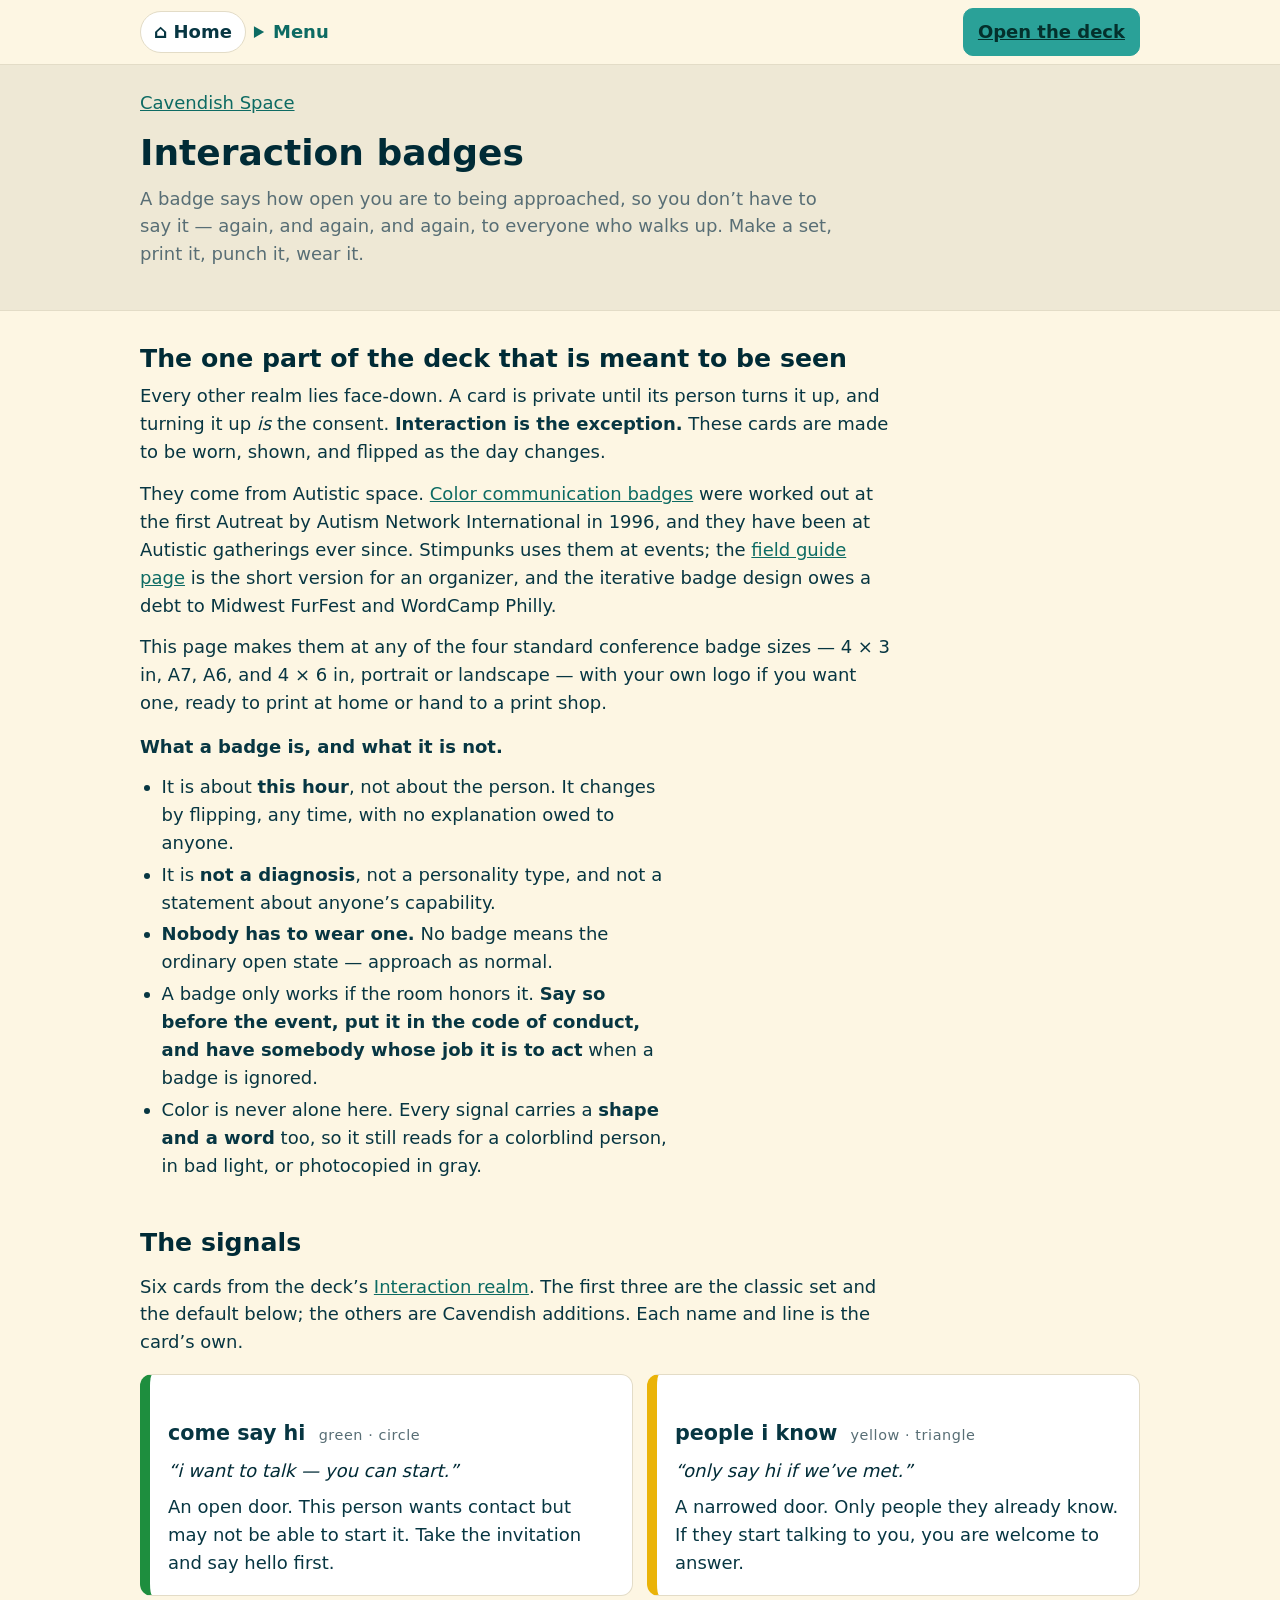
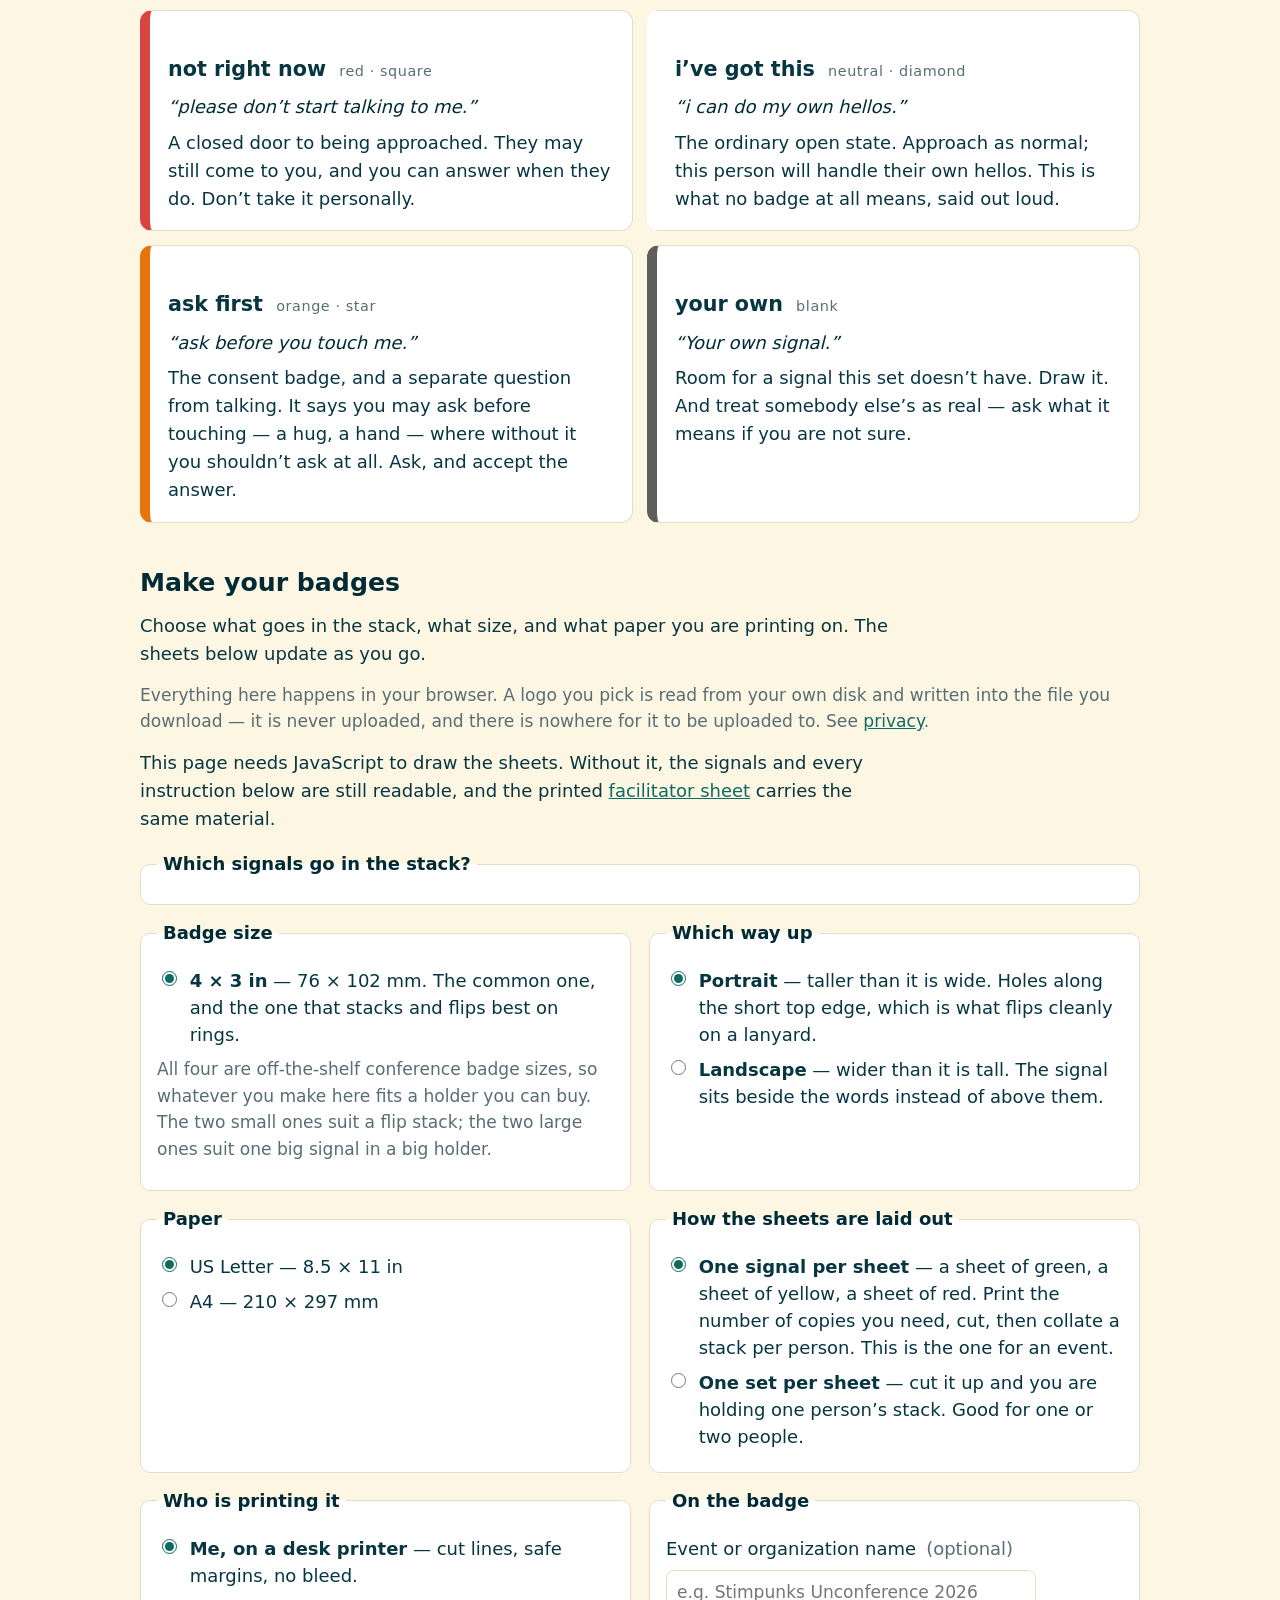
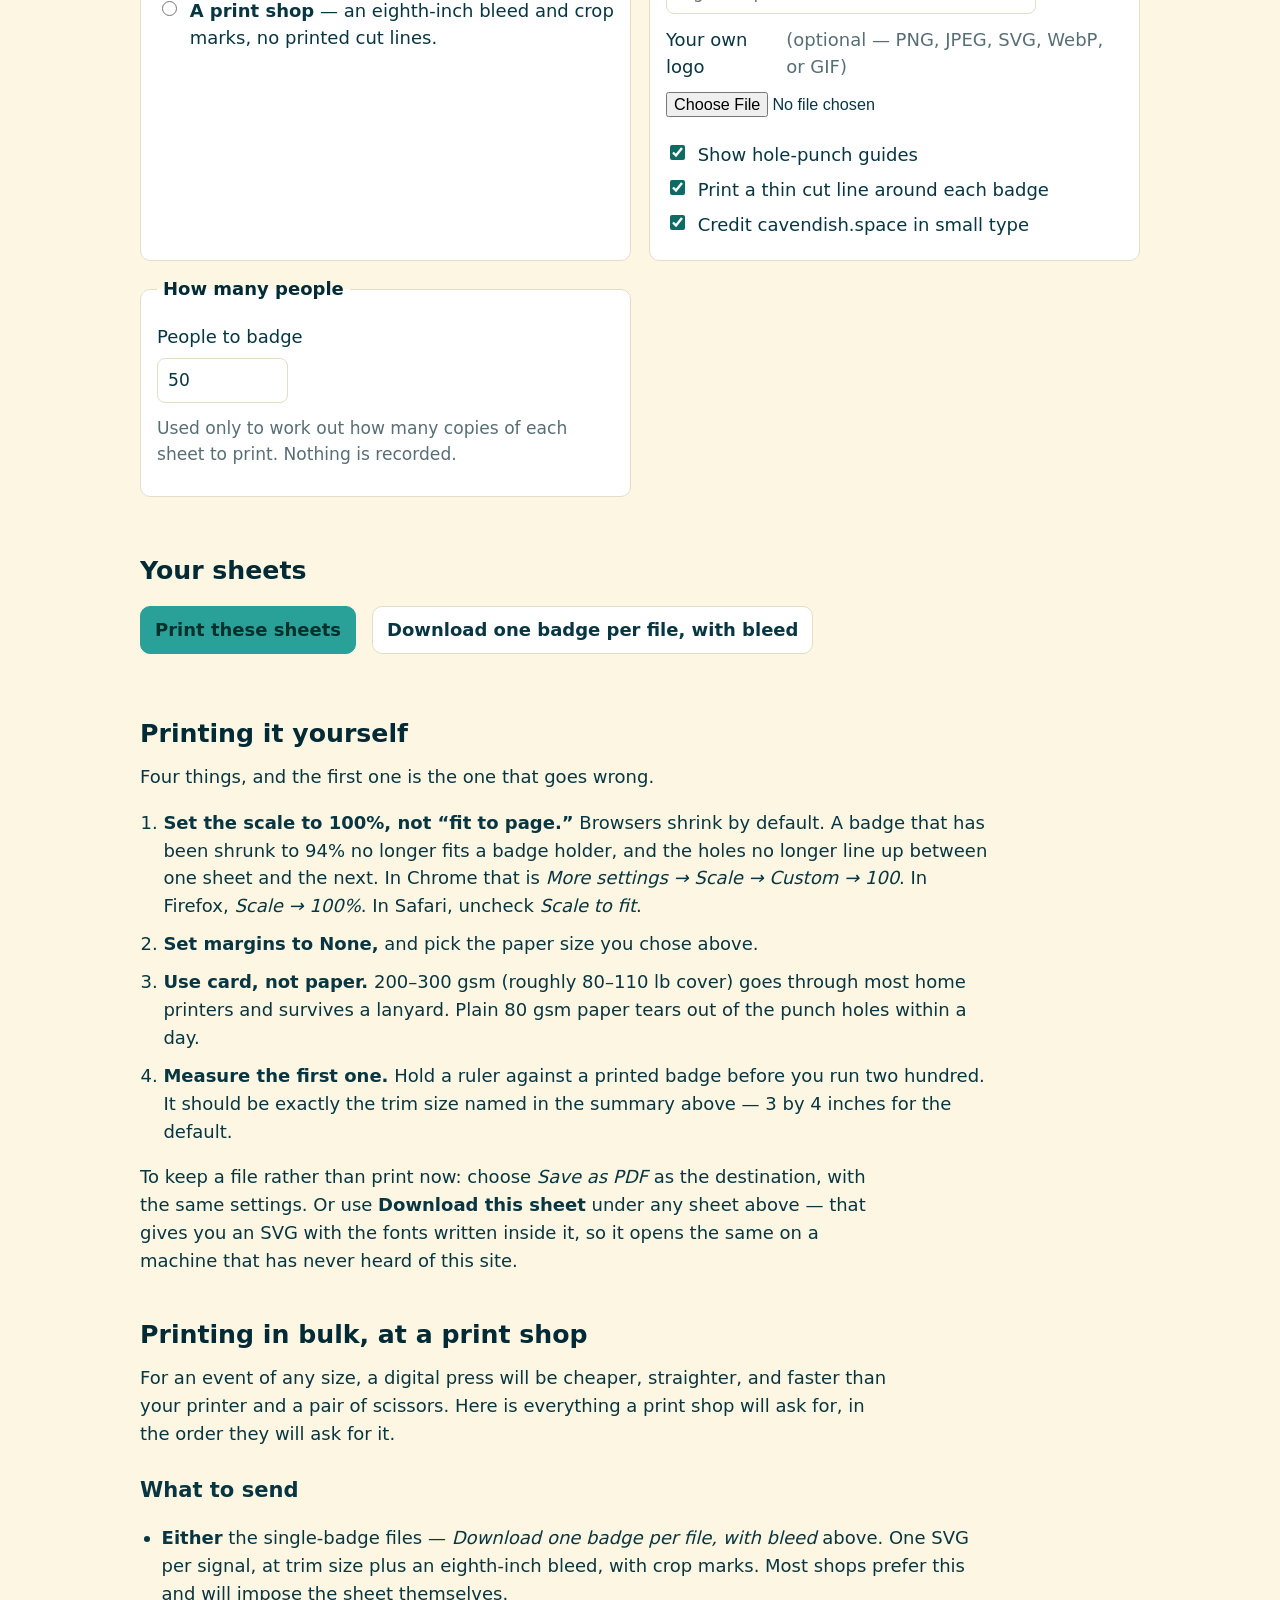
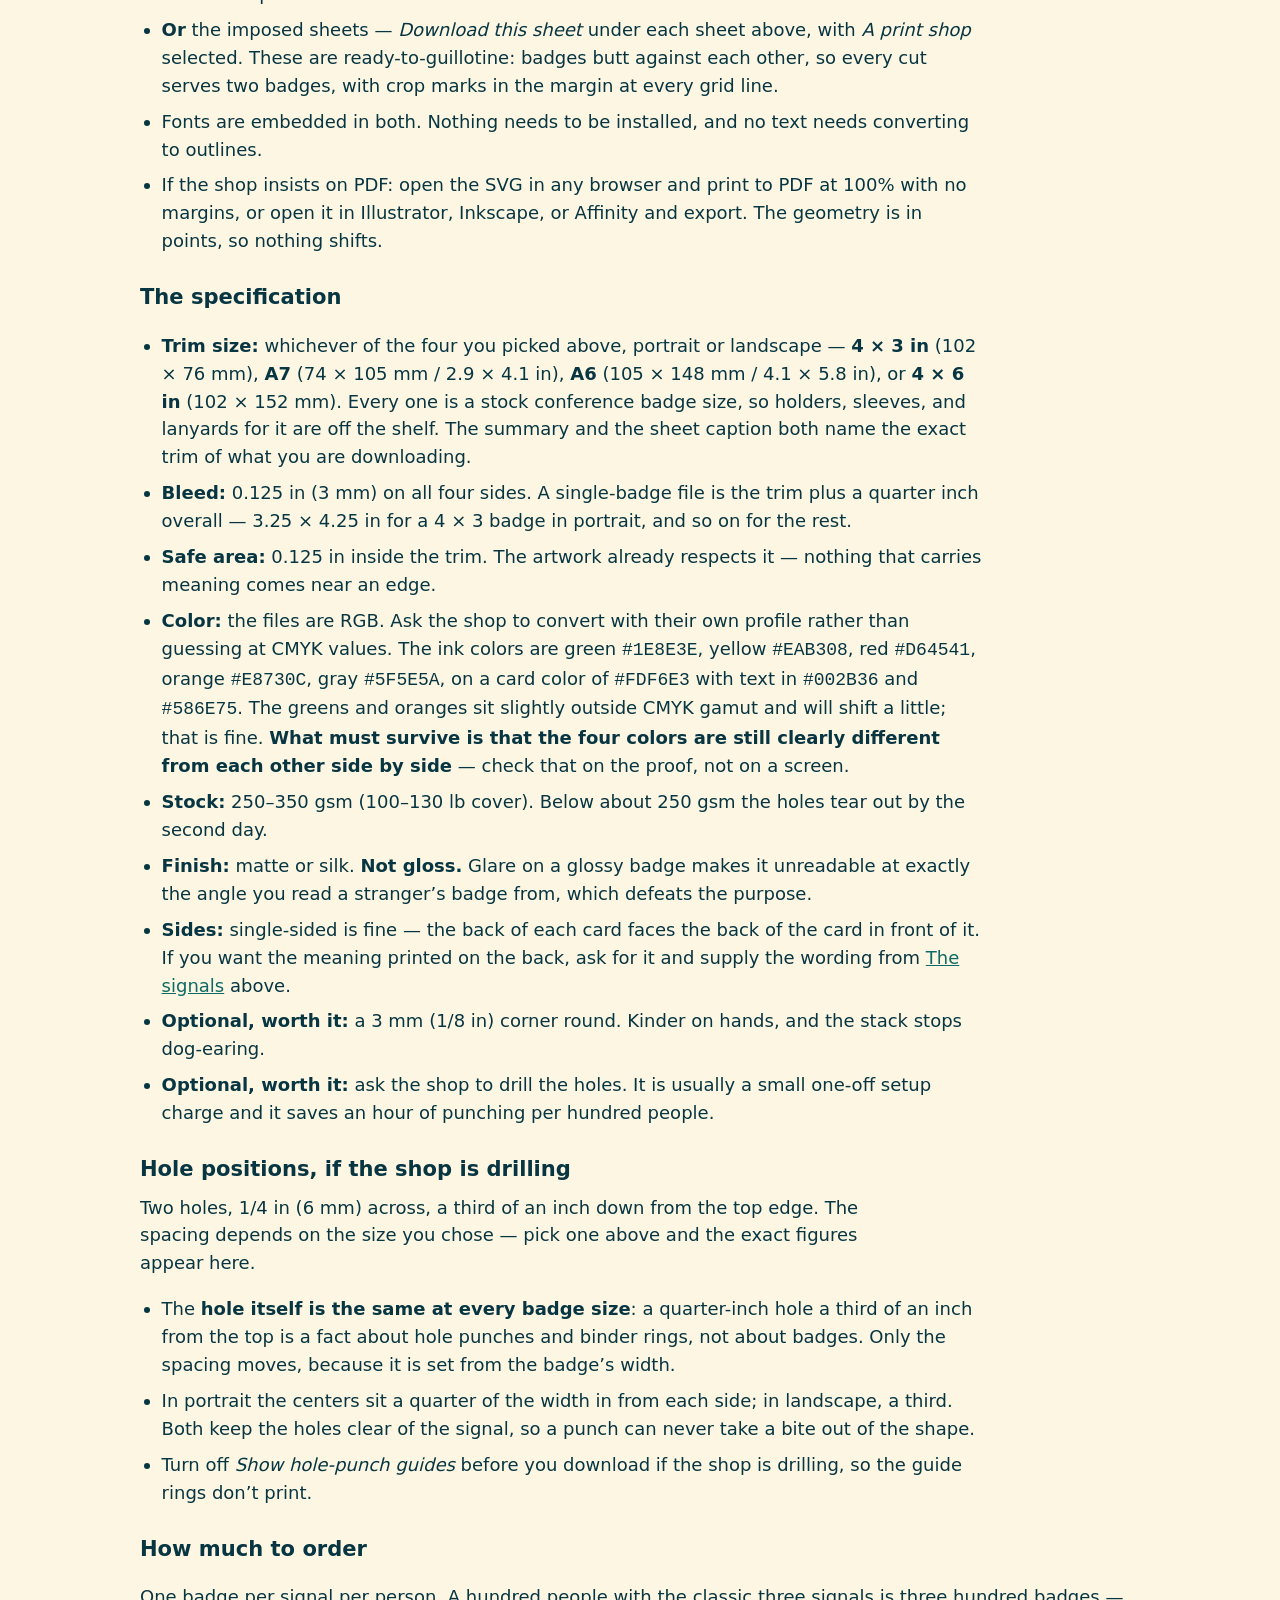
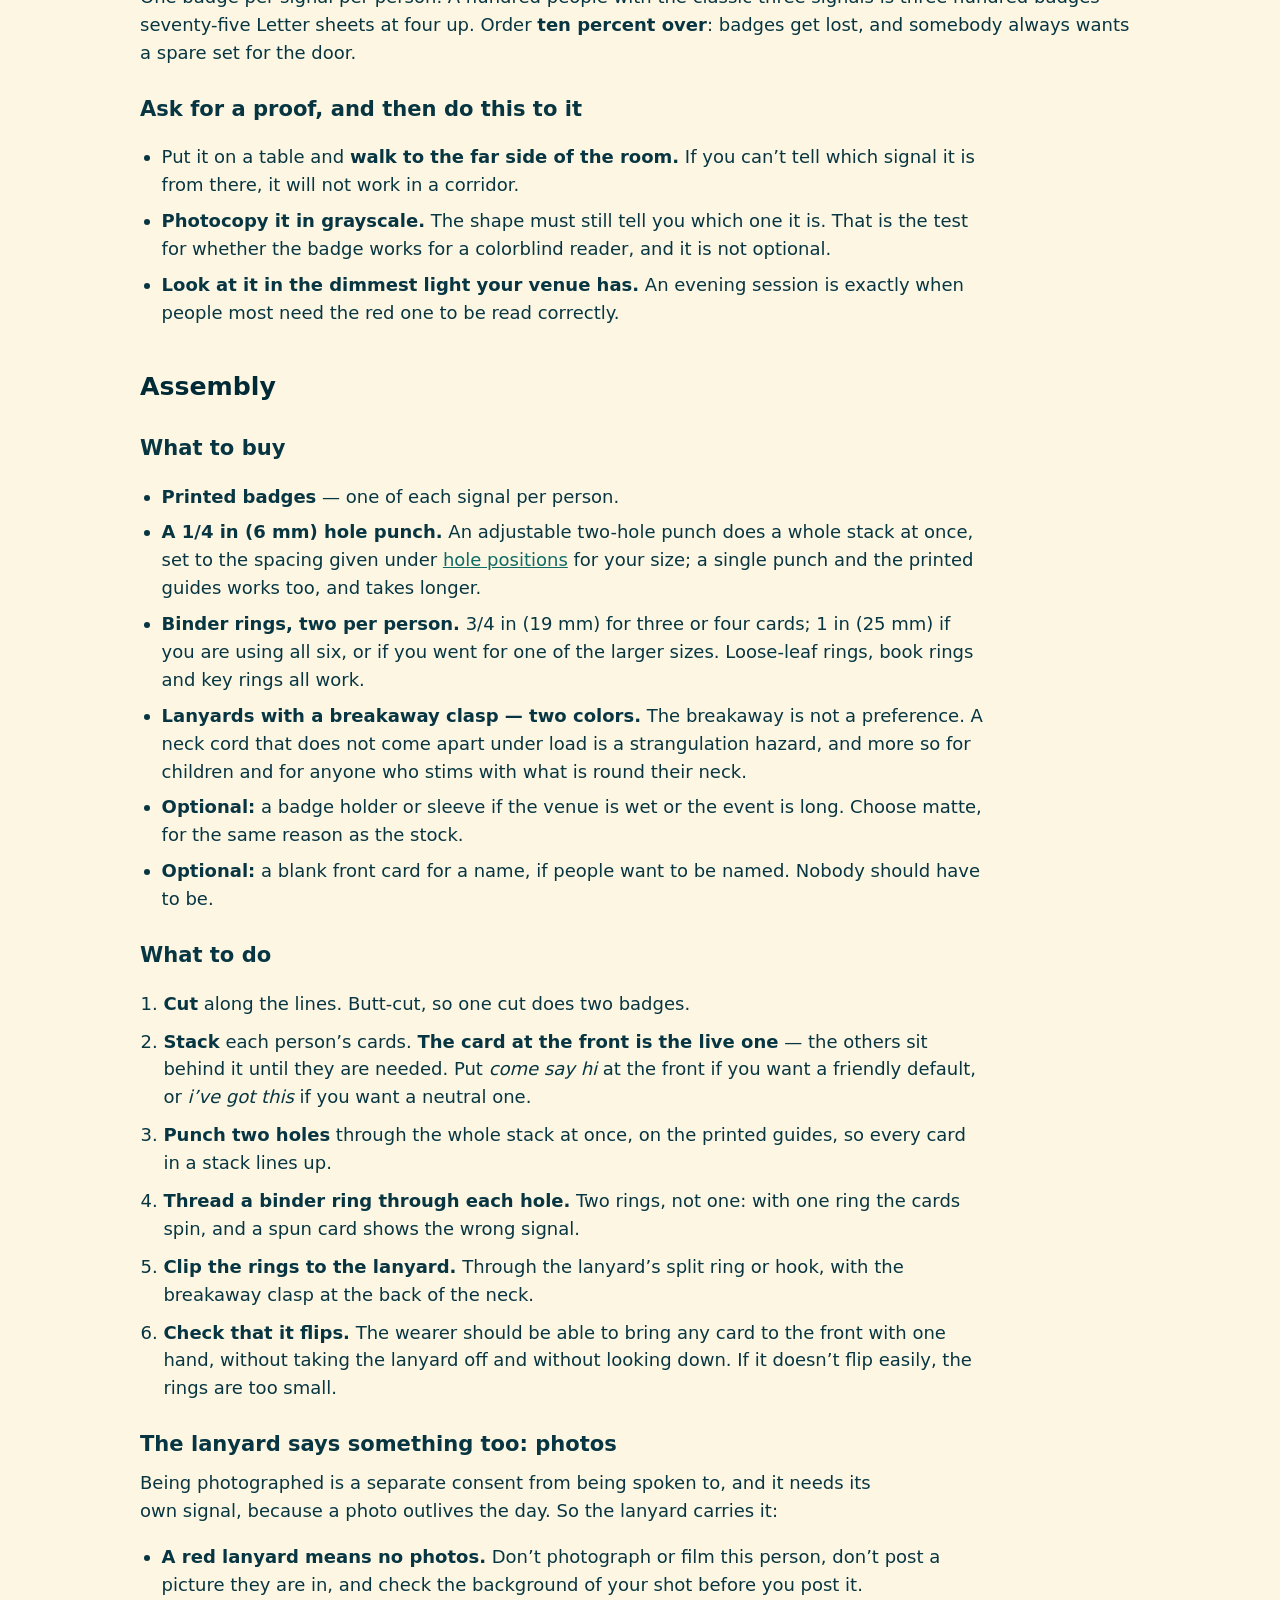
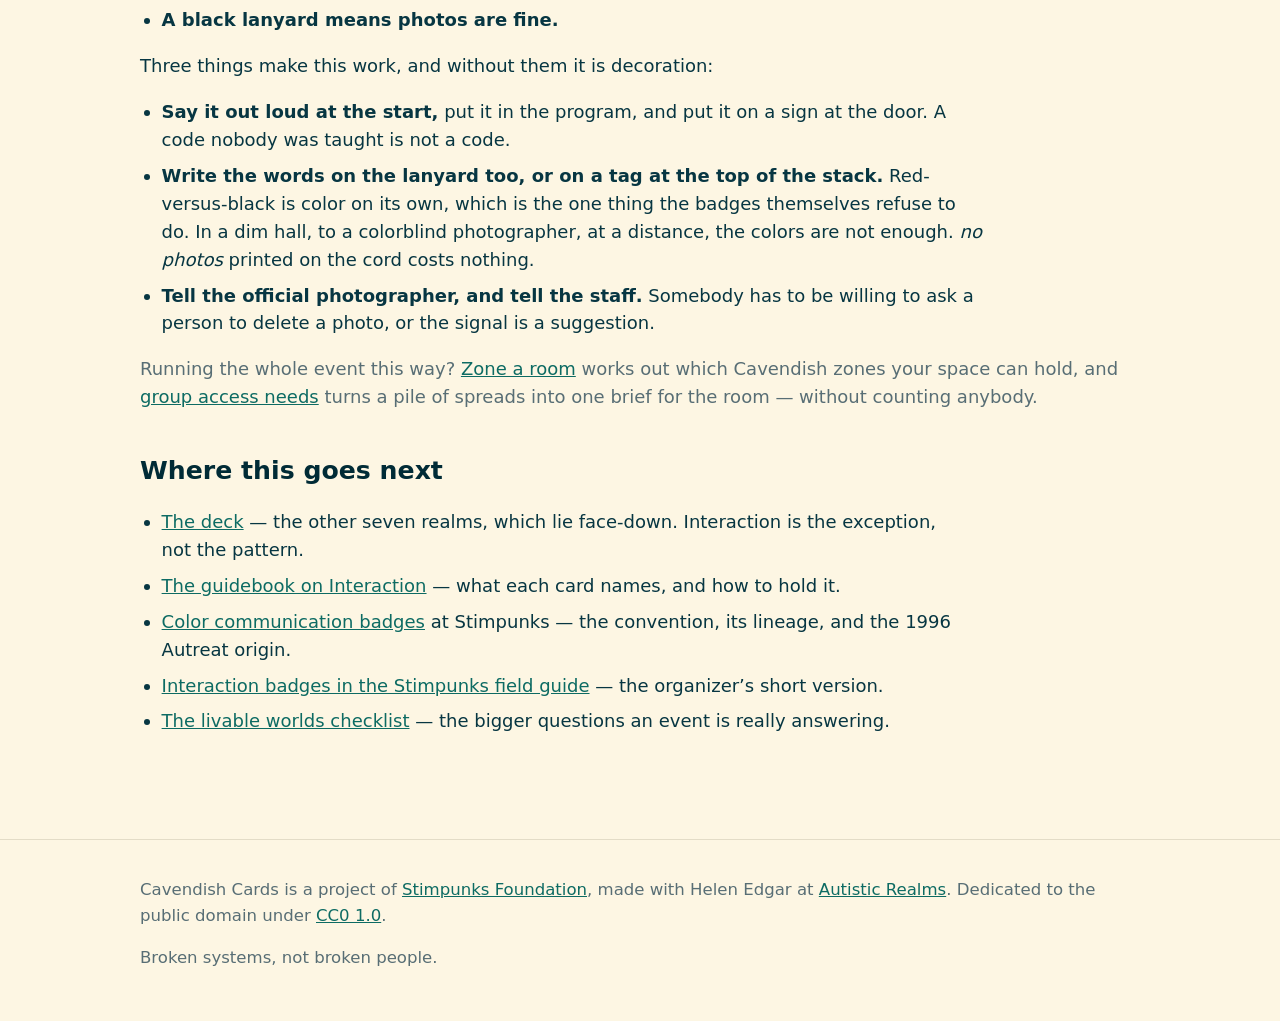
==== web/badges.html @ 55902e92 "Shorten the deck button on phones, and generate it too Four controls put the bar 13px over a single " ====
<!DOCTYPE html>
<html lang="en">
<head>
  <meta charset="utf-8">
  <meta name="viewport" content="width=device-width, initial-scale=1">
  <script>(function(){try{var t=localStorage.getItem('theme');if(t==='dark'||t==='light')document.documentElement.setAttribute('data-theme',t);}catch(e){}})();</script>
  <script src="/theme-toggle.js" defer></script>
  <title>Interaction badges — Cavendish Cards</title>
  <meta name="description" content="Make, print, and assemble interaction badges at any standard conference badge size — 4x3 in, A7, A6, 4x6 in — from the green, yellow, red and the rest of the deck's Interaction realm. Add your own logo, print at home, or send a bulk sheet to a print shop.">
  <link rel="preload" href="/fonts/AtkinsonHyperlegible-Regular.woff2" as="font" type="font/woff2" crossorigin>
  <link rel="preload" href="/fonts/AtkinsonHyperlegible-Bold.woff2" as="font" type="font/woff2" crossorigin>
  <link rel="stylesheet" href="styles.css">
  <link rel="icon" href="/favicon.ico" sizes="any">
  <link rel="icon" href="/favicon.svg" type="image/svg+xml">
  <link rel="apple-touch-icon" href="/apple-touch-icon.png">
  <link rel="manifest" href="/site.webmanifest">
  <link rel="describedby" type="text/markdown" href="/llms.txt">
  <meta name="theme-color" content="#fdf6e3" media="(prefers-color-scheme: light)">
  <meta name="theme-color" content="#002b36" media="(prefers-color-scheme: dark)">
  <link rel="canonical" href="https://cavendish.space/badges.html">
  <meta property="og:type" content="website">
  <meta property="og:site_name" content="Cavendish Cards">
  <meta name="color-scheme" content="light dark">
  <meta property="og:locale" content="en_US">
  <link rel="license" href="https://creativecommons.org/publicdomain/zero/1.0/">
  <meta property="og:title" content="Interaction badges — Cavendish Cards">
  <meta property="og:description" content="Make, print, and assemble interaction badges at any standard conference badge size. Add your own logo, print at home, or send a bulk sheet to a print shop.">
  <meta property="og:url" content="https://cavendish.space/badges.html">
  <meta property="og:image" content="https://cavendish.space/og-image.png?v=2">
  <meta property="og:image:type" content="image/png">
  <meta property="og:image:width" content="1200">
  <meta property="og:image:height" content="630">
  <meta property="og:image:alt" content="Cavendish Space — a sheltering arch with a hearth inside it, beside the words &quot;Cavendish Space: places built to fit bodyminds, not the other way round.&quot;">
  <meta name="twitter:card" content="summary_large_image">
  <meta name="twitter:title" content="Interaction badges — Cavendish Cards">
  <meta name="twitter:description" content="Make, print, and assemble interaction badges at any standard conference badge size. Add your own logo, print at home, or send a bulk sheet to a print shop.">
  <meta name="twitter:image" content="https://cavendish.space/og-image.png?v=2">
</head>
<body>
  <a class="skip" href="#make">Skip to the badge maker</a>
  <script src="/sw-register.js" defer></script>

  <div class="breakbar">
    <div class="wrap">
      <div class="breakbar-left">
        <!-- nav:start — generated by scripts/build-site.py; do not edit by hand -->
        <a class="homelink" href="index.html"><span class="homelink-icon" aria-hidden="true">⌂</span><span>Home</span></a>
        <details class="disclose sitenav">
          <summary>Menu</summary>
          <div class="sitenav-panel">
            <ul>
              <li><a href="index.html">Cavendish Space</a></li>
            </ul>
            <p class="navgroup" aria-hidden="true">Use it</p>
            <ul aria-label="Use it">
              <li><a href="deck.html">The deck</a></li>
              <li><a href="rooms.html">Zone a room</a></li>
              <li><a href="badges.html" aria-current="page">Interaction badges</a></li>
              <li><a href="print.html">Print the deck</a></li>
            </ul>
            <p class="navgroup" aria-hidden="true">The deck in use</p>
            <ul aria-label="The deck in use">
              <li><a href="guidebook.html">Guidebook</a></li>
              <li><a href="implementation.html">Implementation guidebook</a></li>
              <li><a href="facilitator.html">Facilitator sheet</a></li>
              <li><a href="example-spreads.html">Example spreads</a></li>
              <li><a href="place-explorers.html">Place Explorers (for children)</a></li>
              <li><a href="group-needs.html">Group access needs</a></li>
              <li><a href="livable-worlds.html">Livable worlds checklist</a></li>
            </ul>
            <p class="navgroup" aria-hidden="true">The model</p>
            <ul aria-label="The model">
              <li><a href="space.html">What is a Cavendish Space?</a></li>
              <li><a href="why.html">Why this exists</a></li>
              <li><a href="not-aac.html">Not an AAC board</a></li>
              <li><a href="origin.html">Origin &amp; lineage</a></li>
              <li><a href="arles.html">ARLES &amp; the cards</a></li>
            </ul>
            <p class="navgroup" aria-hidden="true">About this site</p>
            <ul aria-label="About this site">
              <li><a href="privacy.html">Privacy &amp; security</a></li>
              <li><a href="changelog.html">Changelog</a></li>
            </ul>
          </div>
        </details>
        <!-- nav:end -->
      </div>
      <!-- cta:start — generated by scripts/build-site.py; do not edit by hand -->
      <a class="btn deck-cta" href="deck.html" aria-label="Open the deck"><span class="deck-cta-full" aria-hidden="true">Open the deck</span><span class="deck-cta-brief" aria-hidden="true">The deck</span></a>
      <!-- cta:end -->
    </div>
  </div>

  <header class="site-header">
    <div class="wrap">
      <p class="backlink"><a href="index.html">Cavendish Space</a></p>
      <h1>Interaction badges</h1>
      <p class="tagline">A badge says how open you are to being approached, so you don&rsquo;t have to say it &mdash; again, and again, and again, to everyone who walks up. Make a set, print it, punch it, wear it.</p>
    </div>
  </header>

  <main id="main">
    <div class="wrap">

      <section class="rooms-intro">
        <h2>The one part of the deck that is meant to be seen</h2>
        <p class="intro">Every other realm lies face-down. A card is private until its person turns it up, and turning it up <em>is</em> the consent. <strong>Interaction is the exception.</strong> These cards are made to be worn, shown, and flipped as the day changes.</p>
        <p class="intro">They come from Autistic space. <a href="https://stimpunks.org/access/interaction/">Color communication badges</a> were worked out at the first Autreat by Autism Network International in 1996, and they have been at Autistic gatherings ever since. Stimpunks uses them at events; the <a href="https://stimpunks.org/fieldguide/events/access/interaction-badges/">field guide page</a> is the short version for an organizer, and the iterative badge design owes a debt to Midwest FurFest and WordCamp Philly.</p>
        <p class="intro">This page makes them at any of the four standard conference badge sizes &mdash; 4 &times; 3 in, A7, A6, and 4 &times; 6 in, portrait or landscape &mdash; with your own logo if you want one, ready to print at home or hand to a print shop.</p>
        <div class="rules stack">
          <p class="rules-lead"><strong>What a badge is, and what it is not.</strong></p>
          <ul class="rules-list">
            <li>It is about <strong>this hour</strong>, not about the person. It changes by flipping, any time, with no explanation owed to anyone.</li>
            <li>It is <strong>not a diagnosis</strong>, not a personality type, and not a statement about anyone&rsquo;s capability.</li>
            <li><strong>Nobody has to wear one.</strong> No badge means the ordinary open state &mdash; approach as normal.</li>
            <li>A badge only works if the room honors it. <strong>Say so before the event, put it in the code of conduct, and have somebody whose job it is to act</strong> when a badge is ignored.</li>
            <li>Color is never alone here. Every signal carries a <strong>shape and a word</strong> too, so it still reads for a colorblind person, in bad light, or photocopied in gray.</li>
          </ul>
        </div>
      </section>

      <section class="rooms-step">
        <h2 id="signals">The signals</h2>
        <p class="intro">Six cards from the deck&rsquo;s <a href="guidebook.html">Interaction realm</a>. The first three are the classic set and the default below; the others are Cavendish additions. Each name and line is the card&rsquo;s own.</p>
        <div class="badge-meanings">
          <article class="badge-meaning sig-come-say-hi">
            <h3>come say hi <span class="badge-meaning-word">green &middot; circle</span></h3>
            <p class="rooms-prompt">&ldquo;i want to talk &mdash; you can start.&rdquo;</p>
            <p>An open door. This person wants contact but may not be able to start it. Take the invitation and say hello first.</p>
          </article>
          <article class="badge-meaning sig-people-i-know">
            <h3>people i know <span class="badge-meaning-word">yellow &middot; triangle</span></h3>
            <p class="rooms-prompt">&ldquo;only say hi if we&rsquo;ve met.&rdquo;</p>
            <p>A narrowed door. Only people they already know. If they start talking to you, you are welcome to answer.</p>
          </article>
          <article class="badge-meaning sig-not-right-now">
            <h3>not right now <span class="badge-meaning-word">red &middot; square</span></h3>
            <p class="rooms-prompt">&ldquo;please don&rsquo;t start talking to me.&rdquo;</p>
            <p>A closed door to being approached. They may still come to you, and you can answer when they do. Don&rsquo;t take it personally.</p>
          </article>
          <article class="badge-meaning sig-ive-got-this">
            <h3>i&rsquo;ve got this <span class="badge-meaning-word">neutral &middot; diamond</span></h3>
            <p class="rooms-prompt">&ldquo;i can do my own hellos.&rdquo;</p>
            <p>The ordinary open state. Approach as normal; this person will handle their own hellos. This is what no badge at all means, said out loud.</p>
          </article>
          <article class="badge-meaning sig-ask-first">
            <h3>ask first <span class="badge-meaning-word">orange &middot; star</span></h3>
            <p class="rooms-prompt">&ldquo;ask before you touch me.&rdquo;</p>
            <p>The consent badge, and a separate question from talking. It says you may ask before touching &mdash; a hug, a hand &mdash; where without it you shouldn&rsquo;t ask at all. Ask, and accept the answer.</p>
          </article>
          <article class="badge-meaning sig-your-own">
            <h3>your own <span class="badge-meaning-word">blank</span></h3>
            <p class="rooms-prompt">&ldquo;Your own signal.&rdquo;</p>
            <p>Room for a signal this set doesn&rsquo;t have. Draw it. And treat somebody else&rsquo;s as real &mdash; ask what it means if you are not sure.</p>
          </article>
        </div>
      </section>

      <section class="rooms-step" id="make">
        <h2>Make your badges</h2>
        <p class="intro">Choose what goes in the stack, what size, and what paper you are printing on. The sheets below update as you go.</p>
        <p class="muted rooms-note">Everything here happens in your browser. A logo you pick is read from your own disk and written into the file you download &mdash; it is never uploaded, and there is nowhere for it to be uploaded to. See <a href="privacy.html">privacy</a>.</p>
        <p class="intro rooms-jsnote" id="badges-jsnote">This page needs JavaScript to draw the sheets. Without it, the signals and every instruction below are still readable, and the printed <a href="facilitator.html">facilitator sheet</a> carries the same material.</p>

        <form class="rooms-form badges-form" id="badges-form" onsubmit="return false">
          <fieldset class="rooms-group">
            <legend>Which signals go in the stack?</legend>
            <div id="badges-signals" class="badge-picks"></div>
          </fieldset>

          <div class="badge-controls">
            <fieldset class="rooms-group">
              <legend>Badge size</legend>
              <div id="badges-sizes" class="badge-sizes">
                <label><input type="radio" name="badge-size" value="4x3" checked><span><strong>4 &times; 3 in</strong> &mdash; 76 &times; 102 mm. The common one, and the one that stacks and flips best on rings.</span></label>
              </div>
              <p class="muted rooms-note">All four are off-the-shelf conference badge sizes, so whatever you make here fits a holder you can buy. The two small ones suit a flip stack; the two large ones suit one big signal in a big holder.</p>
            </fieldset>

            <fieldset class="rooms-group">
              <legend>Which way up</legend>
              <label><input type="radio" name="badge-orient" value="portrait" checked><span><strong>Portrait</strong> &mdash; taller than it is wide. Holes along the short top edge, which is what flips cleanly on a lanyard.</span></label>
              <label><input type="radio" name="badge-orient" value="landscape"><span><strong>Landscape</strong> &mdash; wider than it is tall. The signal sits beside the words instead of above them.</span></label>
            </fieldset>

            <fieldset class="rooms-group">
              <legend>Paper</legend>
              <label><input type="radio" name="badge-paper" value="letter" checked><span>US Letter &mdash; 8.5 &times; 11 in</span></label>
              <label><input type="radio" name="badge-paper" value="a4"><span>A4 &mdash; 210 &times; 297 mm</span></label>
            </fieldset>

            <fieldset class="rooms-group">
              <legend>How the sheets are laid out</legend>
              <label><input type="radio" name="badge-layout" value="bulk" checked><span><strong>One signal per sheet</strong> &mdash; a sheet of green, a sheet of yellow, a sheet of red. Print the number of copies you need, cut, then collate a stack per person. This is the one for an event.</span></label>
              <label><input type="radio" name="badge-layout" value="set"><span><strong>One set per sheet</strong> &mdash; cut it up and you are holding one person&rsquo;s stack. Good for one or two people.</span></label>
            </fieldset>

            <fieldset class="rooms-group">
              <legend>Who is printing it</legend>
              <label><input type="radio" name="badge-mode" value="home" checked><span><strong>Me, on a desk printer</strong> &mdash; cut lines, safe margins, no bleed.</span></label>
              <label><input type="radio" name="badge-mode" value="pro"><span><strong>A print shop</strong> &mdash; an eighth-inch bleed and crop marks, no printed cut lines.</span></label>
            </fieldset>

            <fieldset class="rooms-group">
              <legend>On the badge</legend>
              <label for="badges-event">Event or organization name <span class="muted">(optional)</span></label>
              <input type="text" id="badges-event" maxlength="60" placeholder="e.g. Stimpunks Unconference 2026" autocomplete="off">

              <label for="badges-logo">Your own logo <span class="muted">(optional &mdash; PNG, JPEG, SVG, WebP, or GIF)</span></label>
              <input type="file" id="badges-logo" accept="image/png,image/jpeg,image/svg+xml,image/webp,image/gif">
              <p class="muted badge-logo-line"><span id="badges-logo-name"></span>
                <button type="button" class="btn ghost small" id="badges-logo-clear" hidden>Remove the logo</button></p>

              <label><input type="checkbox" id="badges-holes" checked> Show hole-punch guides</label>
              <label id="badges-cutlines-row"><input type="checkbox" id="badges-cutlines" checked> Print a thin cut line around each badge</label>
              <label><input type="checkbox" id="badges-credit" checked> Credit cavendish.space in small type</label>
            </fieldset>

            <fieldset class="rooms-group" id="badges-people-row">
              <legend>How many people</legend>
              <label for="badges-people">People to badge</label>
              <input type="number" id="badges-people" min="1" max="100000" step="1" value="50">
              <p class="muted rooms-note">Used only to work out how many copies of each sheet to print. Nothing is recorded.</p>
            </fieldset>
          </div>
        </form>
      </section>

      <section class="rooms-step badges-sheets-section">
        <h2 id="sheets">Your sheets</h2>
        <p class="intro" id="badges-summary" aria-live="polite"></p>
        <div class="rooms-actions">
          <button type="button" class="btn" id="badges-print">Print these sheets</button>
          <button type="button" class="btn ghost" id="badges-singles">Download one badge per file, with bleed</button>
        </div>
        <p class="muted rooms-note" id="badges-status" role="status"></p>
        <div id="badges-sheets" class="badge-sheets"></div>
      </section>

      <section class="rooms-step">
        <h2 id="home-print">Printing it yourself</h2>
        <p class="intro">Four things, and the first one is the one that goes wrong.</p>
        <ol class="badges-steps">
          <li><strong>Set the scale to 100%, not &ldquo;fit to page.&rdquo;</strong> Browsers shrink by default. A badge that has been shrunk to 94% no longer fits a badge holder, and the holes no longer line up between one sheet and the next. In Chrome that is <em>More settings &rarr; Scale &rarr; Custom &rarr; 100</em>. In Firefox, <em>Scale &rarr; 100%</em>. In Safari, uncheck <em>Scale to fit</em>.</li>
          <li><strong>Set margins to None,</strong> and pick the paper size you chose above.</li>
          <li><strong>Use card, not paper.</strong> 200&ndash;300 gsm (roughly 80&ndash;110 lb cover) goes through most home printers and survives a lanyard. Plain 80 gsm paper tears out of the punch holes within a day.</li>
          <li><strong>Measure the first one.</strong> Hold a ruler against a printed badge before you run two hundred. It should be exactly the trim size named in the summary above — 3 by 4 inches for the default.</li>
        </ol>
        <p class="intro">To keep a file rather than print now: choose <em>Save as PDF</em> as the destination, with the same settings. Or use <strong>Download this sheet</strong> under any sheet above &mdash; that gives you an SVG with the fonts written inside it, so it opens the same on a machine that has never heard of this site.</p>
      </section>

      <section class="rooms-step">
        <h2 id="bulk">Printing in bulk, at a print shop</h2>
        <p class="intro">For an event of any size, a digital press will be cheaper, straighter, and faster than your printer and a pair of scissors. Here is everything a print shop will ask for, in the order they will ask for it.</p>

        <h3>What to send</h3>
        <ul class="badges-list">
          <li><strong>Either</strong> the single-badge files &mdash; <em>Download one badge per file, with bleed</em> above. One SVG per signal, at trim size plus an eighth-inch bleed, with crop marks. Most shops prefer this and will impose the sheet themselves.</li>
          <li><strong>Or</strong> the imposed sheets &mdash; <em>Download this sheet</em> under each sheet above, with <em>A print shop</em> selected. These are ready-to-guillotine: badges butt against each other, so every cut serves two badges, with crop marks in the margin at every grid line.</li>
          <li>Fonts are embedded in both. Nothing needs to be installed, and no text needs converting to outlines.</li>
          <li>If the shop insists on PDF: open the SVG in any browser and print to PDF at 100% with no margins, or open it in Illustrator, Inkscape, or Affinity and export. The geometry is in points, so nothing shifts.</li>
        </ul>

        <h3>The specification</h3>
        <ul class="badges-spec">
          <li><strong>Trim size:</strong> whichever of the four you picked above, portrait or landscape &mdash; <strong>4 &times; 3 in</strong> (102 &times; 76 mm), <strong>A7</strong> (74 &times; 105 mm / 2.9 &times; 4.1 in), <strong>A6</strong> (105 &times; 148 mm / 4.1 &times; 5.8 in), or <strong>4 &times; 6 in</strong> (102 &times; 152 mm). Every one is a stock conference badge size, so holders, sleeves, and lanyards for it are off the shelf. The summary and the sheet caption both name the exact trim of what you are downloading.</li>
          <li><strong>Bleed:</strong> 0.125 in (3 mm) on all four sides. A single-badge file is the trim plus a quarter inch overall &mdash; 3.25 &times; 4.25 in for a 4 &times; 3 badge in portrait, and so on for the rest.</li>
          <li><strong>Safe area:</strong> 0.125 in inside the trim. The artwork already respects it &mdash; nothing that carries meaning comes near an edge.</li>
          <li><strong>Color:</strong> the files are RGB. Ask the shop to convert with their own profile rather than guessing at CMYK values. The ink colors are green <code>#1E8E3E</code>, yellow <code>#EAB308</code>, red <code>#D64541</code>, orange <code>#E8730C</code>, gray <code>#5F5E5A</code>, on a card color of <code>#FDF6E3</code> with text in <code>#002B36</code> and <code>#586E75</code>. The greens and oranges sit slightly outside CMYK gamut and will shift a little; that is fine. <strong>What must survive is that the four colors are still clearly different from each other side by side</strong> &mdash; check that on the proof, not on a screen.</li>
          <li><strong>Stock:</strong> 250&ndash;350 gsm (100&ndash;130 lb cover). Below about 250 gsm the holes tear out by the second day.</li>
          <li><strong>Finish:</strong> matte or silk. <strong>Not gloss.</strong> Glare on a glossy badge makes it unreadable at exactly the angle you read a stranger&rsquo;s badge from, which defeats the purpose.</li>
          <li><strong>Sides:</strong> single-sided is fine &mdash; the back of each card faces the back of the card in front of it. If you want the meaning printed on the back, ask for it and supply the wording from <a href="#signals">The signals</a> above.</li>
          <li><strong>Optional, worth it:</strong> a 3 mm (1/8 in) corner round. Kinder on hands, and the stack stops dog-earing.</li>
          <li><strong>Optional, worth it:</strong> ask the shop to drill the holes. It is usually a small one-off setup charge and it saves an hour of punching per hundred people.</li>
        </ul>

        <h3>Hole positions, if the shop is drilling</h3>
        <p class="intro" id="badges-holes-spec">Two holes, 1/4 in (6 mm) across, a third of an inch down from the top edge. The spacing depends on the size you chose &mdash; pick one above and the exact figures appear here.</p>
        <ul class="badges-list">
          <li>The <strong>hole itself is the same at every badge size</strong>: a quarter-inch hole a third of an inch from the top is a fact about hole punches and binder rings, not about badges. Only the spacing moves, because it is set from the badge&rsquo;s width.</li>
          <li>In portrait the centers sit a quarter of the width in from each side; in landscape, a third. Both keep the holes clear of the signal, so a punch can never take a bite out of the shape.</li>
          <li>Turn off <em>Show hole-punch guides</em> before you download if the shop is drilling, so the guide rings don&rsquo;t print.</li>
        </ul>

        <h3>How much to order</h3>
        <p>One badge per signal per person. A hundred people with the classic three signals is three hundred badges &mdash; seventy-five Letter sheets at four up. Order <strong>ten percent over</strong>: badges get lost, and somebody always wants a spare set for the door.</p>

        <h3>Ask for a proof, and then do this to it</h3>
        <ul class="badges-list">
          <li>Put it on a table and <strong>walk to the far side of the room.</strong> If you can&rsquo;t tell which signal it is from there, it will not work in a corridor.</li>
          <li><strong>Photocopy it in grayscale.</strong> The shape must still tell you which one it is. That is the test for whether the badge works for a colorblind reader, and it is not optional.</li>
          <li><strong>Look at it in the dimmest light your venue has.</strong> An evening session is exactly when people most need the red one to be read correctly.</li>
        </ul>
      </section>

      <section class="rooms-step">
        <h2 id="assembly">Assembly</h2>

        <h3>What to buy</h3>
        <ul class="badges-list">
          <li><strong>Printed badges</strong> &mdash; one of each signal per person.</li>
          <li><strong>A 1/4 in (6 mm) hole punch.</strong> An adjustable two-hole punch does a whole stack at once, set to the spacing given under <a href="#bulk">hole positions</a> for your size; a single punch and the printed guides works too, and takes longer.</li>
          <li><strong>Binder rings, two per person.</strong> 3/4 in (19 mm) for three or four cards; 1 in (25 mm) if you are using all six, or if you went for one of the larger sizes. Loose-leaf rings, book rings and key rings all work.</li>
          <li><strong>Lanyards with a breakaway clasp &mdash; two colors.</strong> The breakaway is not a preference. A neck cord that does not come apart under load is a strangulation hazard, and more so for children and for anyone who stims with what is round their neck.</li>
          <li><strong>Optional:</strong> a badge holder or sleeve if the venue is wet or the event is long. Choose matte, for the same reason as the stock.</li>
          <li><strong>Optional:</strong> a blank front card for a name, if people want to be named. Nobody should have to be.</li>
        </ul>

        <h3>What to do</h3>
        <ol class="badges-steps">
          <li><strong>Cut</strong> along the lines. Butt-cut, so one cut does two badges.</li>
          <li><strong>Stack</strong> each person&rsquo;s cards. <strong>The card at the front is the live one</strong> &mdash; the others sit behind it until they are needed. Put <em>come say hi</em> at the front if you want a friendly default, or <em>i&rsquo;ve got this</em> if you want a neutral one.</li>
          <li><strong>Punch two holes</strong> through the whole stack at once, on the printed guides, so every card in a stack lines up.</li>
          <li><strong>Thread a binder ring through each hole.</strong> Two rings, not one: with one ring the cards spin, and a spun card shows the wrong signal.</li>
          <li><strong>Clip the rings to the lanyard.</strong> Through the lanyard&rsquo;s split ring or hook, with the breakaway clasp at the back of the neck.</li>
          <li><strong>Check that it flips.</strong> The wearer should be able to bring any card to the front with one hand, without taking the lanyard off and without looking down. If it doesn&rsquo;t flip easily, the rings are too small.</li>
        </ol>

        <h3>The lanyard says something too: photos</h3>
        <p class="intro">Being photographed is a separate consent from being spoken to, and it needs its own signal, because a photo outlives the day. So the lanyard carries it:</p>
        <ul class="badges-list">
          <li><strong>A red lanyard means no photos.</strong> Don&rsquo;t photograph or film this person, don&rsquo;t post a picture they are in, and check the background of your shot before you post it.</li>
          <li><strong>A black lanyard means photos are fine.</strong></li>
        </ul>
        <p>Three things make this work, and without them it is decoration:</p>
        <ul class="badges-list">
          <li><strong>Say it out loud at the start,</strong> put it in the program, and put it on a sign at the door. A code nobody was taught is not a code.</li>
          <li><strong>Write the words on the lanyard too, or on a tag at the top of the stack.</strong> Red-versus-black is color on its own, which is the one thing the badges themselves refuse to do. In a dim hall, to a colorblind photographer, at a distance, the colors are not enough. <em>no photos</em> printed on the cord costs nothing.</li>
          <li><strong>Tell the official photographer, and tell the staff.</strong> Somebody has to be willing to ask a person to delete a photo, or the signal is a suggestion.</li>
        </ul>
        <p class="muted">Running the whole event this way? <a href="rooms.html">Zone a room</a> works out which Cavendish zones your space can hold, and <a href="group-needs.html">group access needs</a> turns a pile of spreads into one brief for the room &mdash; without counting anybody.</p>
      </section>

      <section class="rooms-step">
        <h2 id="next">Where this goes next</h2>
        <ul class="rooms-next">
          <li><a href="deck.html">The deck</a> &mdash; the other seven realms, which lie face-down. Interaction is the exception, not the pattern.</li>
          <li><a href="guidebook.html#interaction">The guidebook on Interaction</a> &mdash; what each card names, and how to hold it.</li>
          <li><a href="https://stimpunks.org/access/interaction/">Color communication badges</a> at Stimpunks &mdash; the convention, its lineage, and the 1996 Autreat origin.</li>
          <li><a href="https://stimpunks.org/fieldguide/events/access/interaction-badges/">Interaction badges in the Stimpunks field guide</a> &mdash; the organizer&rsquo;s short version.</li>
          <li><a href="livable-worlds.html">The livable worlds checklist</a> &mdash; the bigger questions an event is really answering.</li>
        </ul>
      </section>

    </div>
  </main>

  <footer class="site-footer">
    <div class="wrap">
      <p>Cavendish Cards is a project of <a href="https://stimpunks.org/">Stimpunks Foundation</a>, made with Helen Edgar at <a href="https://autisticrealms.com/">Autistic Realms</a>. Dedicated to the public domain under <a href="https://creativecommons.org/publicdomain/zero/1.0/">CC0 1.0</a>.</p>
      <p>Broken systems, not broken people.</p>
    </div>
  </footer>

  <script src="/badges.js" defer></script>
</body>
</html>
---- web/styles.css ----
@font-face {
  font-family: 'Atkinson Hyperlegible';
  font-style: normal;
  font-weight: 400;
  font-display: swap;
  src: url('/fonts/AtkinsonHyperlegible-Regular.woff2') format('woff2');
}
@font-face {
  font-family: 'Atkinson Hyperlegible';
  font-style: normal;
  font-weight: 700;
  font-display: swap;
  src: url('/fonts/AtkinsonHyperlegible-Bold.woff2') format('woff2');
}
@font-face {
  font-family: 'Atkinson Hyperlegible';
  font-style: italic;
  font-weight: 400;
  font-display: swap;
  src: url('/fonts/AtkinsonHyperlegible-Italic.woff2') format('woff2');
}

:root {
  --zs-ground: #e9f0e6;
  --zs-hill: #0F6E56;
  --zs-mouth: #06342a;
  --zs-stone: #cfc9b4;
  --zs-fire: #993C1D;
  --zs-flame: #d98324;
  --zs-water: #2aa198;
  --zs-roof: #3f3792;
  --zs-shelf: #534AB7;
  --zs-book: #efeaf1;
  --bg: #fdf6e3;
  --panel: #eee8d5;
  --ink: #073642;
  --ink-strong: #002b36;
  --muted: #586e75;
  --line: #e3dcc7;
  --cyan: #2aa198;
  --cyan-ink: #0d6b63;
  --focus: #0d6b63;
  --surface: #fff;
  --surface-active: #d9f2ee;
  --error: #8a2f2f;
  --place-cave: #e9edf2;
  --place-campfire: #f6ead6;
  --place-watering-hole: #e4efee;
  --place-library: #efeaf1;
  --place-habitat: #e9f0e6;
  --places-ink: #534AB7;
  --maxw: 1040px;
  color-scheme: light;
  font-size: 18px;
}

/* Dark mode: the Solarized dark pairing of the light palette above. Card
   faces keep their own light backgrounds, so they read as light cards on a
   dark table. Text tones are chosen to pass WCAG AA on the dark surfaces.
   The tokens are applied automatically when the device is set to dark (unless
   the reader has forced light with the on-page toggle), and explicitly when
   the reader forces dark. Same values either way. */
@media (prefers-color-scheme: dark) {
  :root:not([data-theme="light"]) {
    --zs-ground: #073a33;
    --zs-hill: #159274;
    --zs-mouth: #022019;
    --zs-stone: #3f4f4f;
    --zs-fire: #c2542c;
    --zs-flame: #e8a04a;
    --zs-water: #2aa198;
    --zs-roof: #4a3fa8;
    --zs-shelf: #6a60d4;
    --zs-book: #e6e2f2;
    color-scheme: dark;
    --bg: #002b36;
    --panel: #073642;
    --ink: #93a1a1;
    --ink-strong: #eee8d5;
    --muted: #839496;
    --line: #103e4b;
    --cyan: #2aa198;
    --cyan-ink: #5fc9c0;
    --focus: #5fc9c0;
    --surface: #073642;
    --surface-active: #0b453f;
    --error: #f08c84;
    --place-cave: #04303e;
    --place-campfire: #0b2e30;
    --place-watering-hole: #01313a;
    --place-library: #0a2c3f;
    --place-habitat: #04322f;
    --places-ink: #a79df0;
  }
}
:root[data-theme="dark"] {
    --zs-ground: #073a33;
    --zs-hill: #159274;
    --zs-mouth: #022019;
    --zs-stone: #3f4f4f;
    --zs-fire: #c2542c;
    --zs-flame: #e8a04a;
    --zs-water: #2aa198;
    --zs-roof: #4a3fa8;
    --zs-shelf: #6a60d4;
    --zs-book: #e6e2f2;
  color-scheme: dark;
  --bg: #002b36;
  --panel: #073642;
  --ink: #93a1a1;
  --ink-strong: #eee8d5;
  --muted: #839496;
  --line: #103e4b;
  --cyan: #2aa198;
  --cyan-ink: #5fc9c0;
  --focus: #5fc9c0;
  --surface: #073642;
  --surface-active: #0b453f;
  --error: #f08c84;
  --place-cave: #04303e;
  --place-campfire: #0b2e30;
  --place-watering-hole: #01313a;
  --place-library: #0a2c3f;
  --place-habitat: #04322f;
  --places-ink: #a79df0;
}

* { box-sizing: border-box; }
html, body { margin: 0; padding: 0; }

body {
  background: var(--bg);
  color: var(--ink);
  font-family: 'Atkinson Hyperlegible', system-ui, -apple-system, "Segoe UI", Roboto, sans-serif;
  line-height: 1.55;
}

.wrap { max-width: var(--maxw); margin: 0 auto; padding: 0 20px; }

a { color: var(--cyan-ink); }

a:focus-visible,
button:focus-visible,
summary:focus-visible,
[tabindex]:focus-visible {
  outline: 3px solid var(--focus);
  outline-offset: 2px;
  border-radius: 6px;
}

.skip {
  position: absolute; left: -9999px; top: 0;
  background: var(--ink-strong); color: var(--bg);
  padding: 10px 14px; z-index: 10; border-radius: 0 0 8px 0;
}
.skip:focus { left: 0; top: 0; }

.site-header {
  background: var(--panel);
  border-bottom: 1px solid var(--line);
  padding: 24px 0 26px;
}
h1 { font-size: 2rem; margin: 0 0 4px; color: var(--ink-strong); }
.tagline { margin: 0 0 16px; color: var(--muted); max-width: 62ch; }

.rules { display: flex; flex-wrap: wrap; gap: 8px 28px; margin: 0 0 14px; }
.rules p { margin: 0; max-width: 46ch; }
.rules.stack { flex-direction: column; align-items: flex-start; gap: 8px; }
.rules.stack .rules-lead { margin-top: 2px; }
.rules.stack .rules-list { margin: 0; padding-left: 1.2em; max-width: 46ch; }
.rules.stack .rules-list li { margin: 4px 0; }

.disclose { margin: 8px 0 0; }
.disclose summary { cursor: pointer; color: var(--cyan-ink); font-weight: 700; padding: 4px 0; }
.disclose p, .disclose ul { max-width: 72ch; }
.disclose ul { padding-left: 1.2em; }
.disclose li { margin: 4px 0; }

main { padding: 28px 0 44px; }
.section-head { display: flex; align-items: baseline; gap: 16px; justify-content: space-between; flex-wrap: wrap; }
h2 { font-size: 1.4rem; color: var(--ink-strong); margin: 0 0 4px; }
.muted { color: var(--muted); }

.filters { display: flex; flex-wrap: wrap; gap: 8px; margin: 6px 0 20px; }
.filters-label { margin: 16px 0 6px; color: var(--ink); }
.filter {
  font: inherit; cursor: pointer; padding: 7px 15px; border-radius: 999px;
  border: 1.5px solid var(--line); background: var(--surface); color: var(--ink);
}
.filter:hover { border-color: var(--cyan); }
.filter[aria-pressed="true"] {
  background: var(--cyan); border-color: var(--cyan);
  color: #04302c; font-weight: 700;
}

.deck-grid {
  display: grid;
  grid-template-columns: repeat(auto-fill, minmax(140px, 1fr));
  gap: 14px;
}
.tile {
  font: inherit; cursor: pointer; text-align: left; background: var(--surface);
  border: 1px solid var(--line); border-radius: 14px; padding: 10px;
  display: flex; flex-direction: column; gap: 8px;
}
.tile:hover { border-color: var(--cyan); }
.tile-added { border-color: var(--cyan); border-width: 2px; background: var(--surface-active); }
.tile-added .tile-name { color: var(--cyan-ink); }
.tile-added .tile-name::after { content: " ✓"; }
.tile-art {
  display: block; aspect-ratio: 5 / 7; border-radius: 8px;
  overflow: hidden; background: var(--panel);
}
.tile-art img { width: 100%; height: 100%; object-fit: contain; display: block; }
.tile-name { font-weight: 700; color: var(--ink-strong); }

.table-section { margin-top: 44px; border-top: 1px solid var(--line); padding-top: 24px; }
.table-grid {
  list-style: none; margin: 16px 0 0; padding: 0;
  display: grid; grid-template-columns: repeat(auto-fill, minmax(210px, 1fr)); gap: 18px;
}
.laid {
  background: #fff; border: 1px solid var(--line); border-radius: 14px;
  padding: 12px; display: flex; flex-direction: column; gap: 10px;
}
.laid-card { aspect-ratio: 5 / 7; border-radius: 10px; overflow: hidden; background: var(--panel); }
.laid-img { width: 100%; height: 100%; object-fit: contain; display: block; transition: opacity .18s ease; }
.laid-controls { display: flex; flex-direction: column; gap: 8px; }
.laid-text { display: flex; flex-direction: column; gap: 2px; }
.laid-name { font-weight: 700; color: var(--ink-strong); }
.laid-prompt { color: var(--ink); }
.laid-note { margin-top: 2px; }
.laid-note summary { cursor: pointer; color: var(--cyan-ink); }
.laid-note p { margin: 6px 0 0; }
.laid-build { margin: 8px 0 0; font-size: 0.95em; }
.laid-build a { color: var(--cyan-ink); text-decoration: underline; }

.btn {
  font: inherit; cursor: pointer; padding: 9px 14px; border-radius: 10px;
  border: 1.5px solid var(--cyan); background: var(--cyan); color: #04302c; font-weight: 700;
}
.btn.ghost { background: var(--surface); color: var(--ink); border-color: var(--line); }
.btn:hover { filter: brightness(0.97); }

.theme-toggle {
  font: inherit; cursor: pointer; display: inline-flex; align-items: center; gap: 6px;
  padding: 6px 13px; border-radius: 999px; margin: 2px 0;
  border: 1.5px solid var(--line); background: var(--surface); color: var(--ink); font-weight: 700;
}
.theme-toggle:hover { border-color: var(--cyan); }

/* Home, first in the breakbar. Shaped like the theme toggle beside it so the
   bar reads as one row of controls, but it is an <a> and not a <button>,
   because it goes somewhere. The word stays visible at every width: an
   icon-only home is a guess for anyone who does not already know the glyph,
   and the whole point is that it is findable without thinking. */
.homelink {
  display: inline-flex; align-items: center; gap: 6px;
  padding: 6px 13px; border-radius: 999px; margin: 2px 0;
  border: 1.5px solid var(--line); background: var(--surface);
  color: var(--ink); font-weight: 700; text-decoration: none;
}
.homelink:hover { border-color: var(--cyan); }
.homelink-icon { font-size: 1.05rem; line-height: 1; }

/* The deck button carries both labels and the stylesheet paints one. The bar
   holds four controls and "Open the deck" put it 13px over a single row at
   375px, which cost a whole second sticky row on every page. Both spans are
   aria-hidden and the link's aria-label is the full wording, so a screen
   reader hears the same thing at every width -- and the short label is a
   subset of that name, which is what WCAG 2.5.3 asks for. */
.deck-cta-brief { display: none; }

/* Narrow screens: the bar carries four controls (Home, Menu, theme, Open the
   deck) and cannot fit them on one row at phone widths, so it wraps. Trimming
   the padding and dropping the theme toggle's word keeps that to two compact
   rows rather than two tall ones -- this bar is sticky, so its height is taken
   off every screenful of every page.

   The theme label is hidden with .visually-hidden and NOT display:none: its
   icon is aria-hidden, so removing the word from the accessibility tree would
   leave the button with no accessible name at all. Home keeps its word at
   every width -- an icon-only home is a guess for anyone who does not already
   know the glyph, which defeats the point of having it. */
@media (max-width: 480px) {
  .homelink, .theme-toggle { padding: 5px 10px; }
  .breakbar .btn { padding: 7px 13px; }
  .deck-cta-full { display: none; }
  .deck-cta-brief { display: inline; }
  .theme-toggle .theme-toggle-label {
    position: absolute; width: 1px; height: 1px;
    padding: 0; margin: -1px; overflow: hidden; clip: rect(0 0 0 0);
    white-space: nowrap; border: 0;
  }
}
/* On the threshold itself: still there, still in the same place, but it does
   not invite a click to where you already are. */
.homelink[aria-current="page"] {
  background: transparent; color: var(--muted); border-style: dashed;
}
.theme-toggle-icon { font-size: 1.05rem; line-height: 1; }
.site-header .theme-toggle { margin: 0 0 10px; }

.site-footer { border-top: 1px solid var(--line); margin-top: 20px; padding: 20px 0 40px; color: var(--muted); font-size: .92rem; }
.error { color: var(--error); max-width: 62ch; }

.visually-hidden {
  position: absolute !important; width: 1px; height: 1px;
  padding: 0; margin: -1px; overflow: hidden; clip: rect(0 0 0 0);
  white-space: nowrap; border: 0;
}

.intro { margin: 0 0 14px; max-width: 66ch; }
.backlink { margin: 0 0 8px; }

.aims { margin: 4px 0 10px; }
.aims h2 { font-size: 1.05rem; margin: 0 0 6px; color: var(--ink-strong); }
.aims ul { margin: 0; padding-left: 1.2em; max-width: 68ch; }
.aims li { margin: 3px 0; }

.family-blurb {
  margin: 0 0 16px; max-width: 70ch; color: var(--ink);
  background: var(--panel); border-radius: 10px; padding: 10px 14px;
}
.family-subtitle { display: block; margin-top: 6px; color: var(--muted); font-size: .92rem; }

.table-actions { display: flex; gap: 8px; flex-wrap: wrap; }

.breakbar { position: sticky; top: 0; z-index: 5; background: var(--bg); border-bottom: 1px solid var(--line); padding: 8px 0; }
.breakbar .wrap { display: flex; align-items: center; justify-content: space-between; gap: 8px; flex-wrap: wrap; }
.breakbar-left { display: flex; align-items: center; gap: 8px; flex-wrap: wrap; }
#to-table { flex: none; }

/* Collapsed site menu (native <details>), reused on every page.

   The menu MUST cap its own height and scroll. It is absolutely positioned
   inside a `position: sticky` breakbar, so a menu taller than the viewport is
   not merely awkward -- its last items are unreachable. Scrolling the page
   moves the sticky bar and the menu with it, so nothing brings them back.
   At nineteen entries the open menu measured 692px, which overflows a 375x667
   phone (iPhone SE / 8, and plenty of Androids) by 81px: Privacy & security
   and Changelog could not be tapped at all. Nothing caught it, because the
   nav parity check compares hrefs and not whether you can reach them.

   dvh second so it wins where supported: on a phone, 100vh is the viewport
   with the browser chrome retracted, which is taller than what you can
   actually see while the URL bar is showing. */
.sitenav { position: relative; margin: 0; }
.sitenav-panel {
  margin: 6px 0 0; padding: 8px 12px;
  position: absolute; z-index: 20; left: 0; min-width: 240px;
  max-height: calc(100vh - 80px);
  max-height: calc(100dvh - 80px);
  overflow-y: auto;
  overscroll-behavior: contain;
  background: var(--panel); border: 1px solid var(--line);
  border-radius: 8px; box-shadow: 0 6px 22px rgba(0,0,0,.14);
}
.sitenav-panel ul { list-style: none; margin: 0; padding: 0; }
.sitenav-panel li { margin: 3px 0; }
/* Group heading. aria-hidden in the markup: each <ul> carries the same words
   as its aria-label, so a screen reader announces the group once, as the
   list's name, instead of reading the heading and then the name. */
.sitenav-panel .navgroup {
  margin: 12px 0 4px; font-size: .8rem; font-weight: 700;
  text-transform: uppercase; letter-spacing: .06em; color: var(--muted);
}
.sitenav-panel > ul:first-child + .navgroup { margin-top: 10px; }
.sitenav a[aria-current="page"] { font-weight: 700; }
.site-header .sitenav { margin: 0 0 10px; }

/* Standalone prose pages (Why, Origin). */
.prose { max-width: 72ch; }
.prose h2 { margin-top: 28px; }
.prose h3 { margin-top: 18px; font-size: 1.1rem; color: var(--ink-strong); }
.prose p { margin: 10px 0; }
.prose ul { padding-left: 1.2em; }
.prose li { margin: 4px 0; }
.prose blockquote { margin: 12px 0; padding-left: 14px; border-left: 3px solid var(--line); color: var(--muted); }

/* Pull quote: a line the page is built around, set large. Written as ">> " in
   the Markdown source (see md_to_html in build-site.py). It is a <p> and not a
   <blockquote> because the words are the page's own — the sentence lives here
   and nowhere else, so it is promoted rather than duplicated beside the body
   text. Sized just under h2 (1.4rem) so it carries weight without outranking
   the headings around it, and the measure stays readable because .prose caps
   the column at 72ch of body text, which is ~54 characters at this size. */
.prose .pull {
  margin: 30px 0;
  padding: 2px 0 2px 20px;
  border-left: 5px solid var(--cyan);
  font-size: 1.35rem;
  line-height: 1.45;
  font-weight: 700;
  color: var(--ink-strong);
}

/* Place Explorers (the children's page): the five Places cards as a grid, each
   showing its real card face. The picture is the same SVG the deck and the
   print sheets use, so a child sees on the page exactly the card they would be
   handed — that is the point of the layout, and the reason this is a grid of
   cards rather than another column of prose.

   The grid breaks out of .prose's 72ch measure to the width of .wrap's content
   box, which is as wide as the page ever gets; it never exceeds that, so it
   cannot cause horizontal page scroll. The accent is the Places realm's own
   purple (the same #534AB7 the card faces carry), lightened in dark mode
   because at text size the face value does not clear AA on the dark surface.

   No style attributes anywhere: style-src is 'self' with no 'unsafe-inline',
   so a colour set inline would silently do nothing in production. */
.prose .places-grid {
  display: grid;
  grid-template-columns: repeat(auto-fit, minmax(210px, 1fr));
  gap: 18px;
  width: min(calc(var(--maxw) - 40px), calc(100vw - 48px));
  margin: 18px 0 30px;
}
.prose .placecard {
  display: flex;
  flex-direction: column;
  gap: 12px;
  padding: 14px;
  border: 2px solid var(--places-ink);
  border-radius: 18px;
  background: var(--surface);
}
.prose .placecard-face {
  display: block;
  width: 100%;
  height: auto;
  border-radius: 12px;
}
.prose .placecard-text { display: flex; flex-direction: column; gap: 10px; flex: 1; }
.prose .placecard h3 { margin: 0; font-size: 1.15rem; color: var(--places-ink); }
.prose .placecard p { margin: 0; }
.prose .placecard .tryit {
  margin-top: auto;
  padding: 10px 12px;
  border: 1px solid var(--line);
  border-radius: 12px;
  background: var(--bg);
  font-size: .94rem;
}
/* The habitat holds the other four, so its card spans the row rather than
   sitting in it as a fifth equal tile. */
.prose .placecard.wide { grid-column: 1 / -1; flex-direction: row; align-items: center; }
.prose .placecard.wide .placecard-face { width: 132px; flex: none; }
@media (max-width: 460px) {
  .prose .placecard.wide { flex-direction: column; align-items: stretch; }
  .prose .placecard.wide .placecard-face { width: 100%; }
}

/* Facilitator sheet page: matches the print sheet's structure (modes, dot
   bullets, numbered steps), restyled for the web with the site palette. */
.prose .facilitator-pdf { margin: 0 0 20px; }
.prose p.lead { font-weight: 700; color: var(--ink-strong); margin: 18px 0 6px; }
.prose .mode { margin: 0 0 12px; }
.prose img { max-width: 100%; height: auto; }
.prose .fig { margin: 20px 0; }
.prose .fig img { width: 100%; display: block; border: 1px solid var(--line); border-radius: 14px; }
.prose .mode .name { font-weight: 700; color: var(--ink-strong); }
.prose .mode .who { font-style: italic; color: var(--muted); }
.prose .mode .desc { margin: 2px 0 0; }
.prose ul.dot { list-style: none; margin: 0 0 8px; padding: 0; }
.prose ul.dot > li { position: relative; padding-left: 18px; margin: 0 0 6px; }
.prose ul.dot > li::before { content: ""; position: absolute; left: 0; top: .55em; width: 7px; height: 7px; border-radius: 50%; background: var(--cyan); }
.prose ol.steps { list-style: none; counter-reset: s; margin: 0; padding: 0; }
.prose ol.steps > li { counter-increment: s; position: relative; padding-left: 32px; margin: 0 0 8px; }
.prose ol.steps > li::before { content: counter(s); position: absolute; left: 0; top: .05em; width: 22px; height: 22px; border-radius: 50%; background: var(--cyan); color: #fff; font-weight: 700; font-size: .8rem; text-align: center; line-height: 22px; }
.break-dialog {
  border: none; border-radius: 16px; padding: 0;
  width: min(92vw, 560px);
  background: var(--bg); color: var(--ink);
  box-shadow: 0 12px 40px rgba(0, 0, 0, 0.3);
}
.break-dialog::backdrop { background: rgba(0, 43, 54, 0.55); }
.break-dialog-inner {
  padding: 22px 22px 24px; max-height: 88vh; overflow-y: auto; overscroll-behavior: contain;
  display: flex; flex-direction: column; gap: 14px;
}
.break-dialog h2 { margin: 0; color: var(--ink-strong); }
.break-lead { margin: 0; font-size: 1.05rem; }
.break-def { margin: 0; color: var(--muted); }
.break-audio { margin: 0; }
.break-audio figcaption { margin: 0 0 8px; }
.break-audio audio { width: 100%; }
.break-credit { margin: 6px 0 0; font-size: .9rem; color: var(--muted); }
.break-affirm { margin: 0; padding-left: 14px; border-left: 3px solid var(--line); }
.break-affirm p { margin: 6px 0; }
.break-ways summary { cursor: pointer; color: var(--cyan-ink); font-weight: 700; }
.break-ways ul { columns: 2; margin: 8px 0 0; padding-left: 1.2em; }
.break-ways li { margin: 2px 0; }
#break-close { align-self: flex-start; }

.deck-group { font-size: 1.05rem; color: var(--ink-strong); margin: 20px 0 8px; }
.deck-group:first-child { margin-top: 0; }

.deck-realm-head { display: flex; align-items: center; gap: 8px; margin: 26px 0 10px; padding-bottom: 4px; border-bottom: 1px solid var(--line); }
.deck-realm-head:first-child { margin-top: 0; }
.deck-realm { margin: 0; font-size: 1.2rem; font-weight: 700; color: var(--ink-strong); }
.realm-info {
  flex: none; width: 24px; height: 24px; padding: 0; line-height: 1;
  display: inline-flex; align-items: center; justify-content: center;
  border-radius: 999px; cursor: pointer; font-weight: 700; font-size: .85rem; font-style: italic;
  border: 1.5px solid var(--line); background: var(--surface); color: var(--cyan-ink);
}
.realm-info:hover { border-color: var(--cyan); }
.realm-desc {
  margin: 0 0 14px; max-width: 70ch; color: var(--ink);
  background: var(--panel); border-radius: 10px; padding: 10px 14px;
}
.realm-desc[hidden] { display: none; }
.realm-desc p { margin: 0; }

.summary { margin-top: 34px; border-top: 1px solid var(--line); padding-top: 20px; }
.summary-list { margin: 8px 0 12px; padding-left: 1.2em; max-width: 62ch; }
.summary-list li { margin: 3px 0; }
.summary-q { max-width: 62ch; }
.summary-list li { margin: 8px 0; }
.summary-name { display: block; }
.summary-reflect { display: block; font-style: italic; color: var(--muted); }
.summary-note-field { max-width: 62ch; margin: 4px 0 14px; }
.summary-note-field label { display: block; margin-bottom: 6px; }
#summary-note {
  width: 100%; box-sizing: border-box; font: inherit; padding: 8px 10px;
  border: 1.5px solid var(--line); border-radius: 8px;
  background: var(--surface); color: var(--ink); resize: vertical;
}
#summary-note:focus-visible { outline: 2px solid var(--focus); outline-offset: 1px; }

.reflect { margin-top: 8px; }
.reflect-q { margin: 0 0 4px; font-style: italic; color: var(--ink); }
.reflect-more { font: inherit; font-size: .85rem; cursor: pointer; background: none; border: 0; padding: 0; color: var(--cyan-ink); text-decoration: underline; }

body { transition: background-color .4s ease; }
body[data-place="the-cave"] { background-color: var(--place-cave); }
body[data-place="the-campfire"] { background-color: var(--place-campfire); }
body[data-place="the-watering-hole"] { background-color: var(--place-watering-hole); }
body[data-place="the-library"] { background-color: var(--place-library); }
body[data-place="the-habitat"] { background-color: var(--place-habitat); }

.gb { padding-top: 8px; }
.gb-family { margin: 0 0 30px; }
.gb-family > .muted { max-width: 70ch; margin: 0 0 14px; }
.gb-entry { margin: 0 0 18px; max-width: 70ch; }
.gb-entry h3 { margin: 0 0 2px; color: var(--ink-strong); font-size: 1.05rem; }
.gb-meta { margin: 0 0 5px; color: var(--muted); }
.gb-entry p:last-child { margin: 0; }

.tile-wrap { position: relative; }
.tile { width: 100%; }
.laid-card { position: relative; }

.zoom {
  position: absolute; top: 14px; right: 14px;
  width: 34px; height: 34px; padding: 0;
  display: inline-flex; align-items: center; justify-content: center;
  border-radius: 999px; cursor: pointer;
  border: 1.5px solid var(--line);
  background: rgba(255, 255, 255, 0.92); color: var(--ink-strong);
}
.zoom:hover { border-color: var(--cyan); }
.zoom svg { display: block; }

.lightbox {
  position: fixed; inset: 0; z-index: 50;
  display: flex; align-items: center; justify-content: center; padding: 20px;
}
.lightbox[hidden] { display: none; }
.lightbox-backdrop { position: absolute; inset: 0; background: rgba(0, 43, 54, 0.55); }
.lightbox-panel {
  position: relative; z-index: 1; margin: 0;
  background: var(--bg); border-radius: 16px; padding: 16px;
  max-width: min(92vw, 560px); max-height: 92vh; overflow: auto;
  display: flex; flex-direction: column; gap: 10px;
  box-shadow: 0 12px 40px rgba(0, 0, 0, 0.3);
}
.lightbox-close {
  position: absolute; top: 8px; right: 8px;
  width: 40px; height: 40px; padding: 0; line-height: 1; font-size: 1.6rem;
  cursor: pointer; border-radius: 999px; border: 1.5px solid var(--line);
  background: var(--surface); color: var(--ink-strong);
}
.lightbox-close:hover { border-color: var(--cyan); }
.lightbox-img {
  width: 100%; max-height: 68vh; object-fit: contain; display: block;
  border-radius: 10px; background: var(--panel);
}
.lightbox-caption { margin: 0; }
.lightbox-name { margin: 4px 0 2px; font-size: 1.3rem; }
.lightbox-prompt { margin: 0; color: var(--ink); font-size: 1.1rem; }
.lightbox-prompt[hidden] { display: none; }
.lightbox-note { margin-top: 6px; }
body.lightbox-open { overflow: hidden; }
body.break-open { overflow: hidden; }

@media (prefers-reduced-motion: reduce) {
  * { transition: none !important; animation: none !important; scroll-behavior: auto !important; }
}

/* ---------------------------------------------------------------------------
   Zone a room (rooms.html)
   Reuses the existing tokens throughout, including the per-place background
   colors already defined for the deck, so a zone is the same color here as it
   is on its card. No new palette.
   --------------------------------------------------------------------------- */

.rooms-intro, .rooms-step { margin: 0 0 40px; }
.rooms-step h2 { margin: 0 0 10px; }
.rooms-note { margin: 4px 0 14px; font-size: .95rem; }

.rooms-form { margin: 18px 0 0; }
.rooms-group {
  border: 1px solid var(--line);
  border-radius: 10px;
  background: var(--surface);
  padding: 12px 16px 14px;
  margin: 0 0 14px;
}
.rooms-group legend {
  font-weight: 700;
  color: var(--ink-strong);
  padding: 0 6px;
}
.rooms-group label {
  display: flex;
  gap: 10px;
  align-items: flex-start;
  margin: 8px 0;
  max-width: 72ch;
  line-height: 1.5;
  cursor: pointer;
}
.rooms-group input[type="checkbox"] {
  margin-top: .3em;
  width: 1.1em;
  height: 1.1em;
  flex: 0 0 auto;
  accent-color: var(--cyan-ink);
}

.rooms-actions {
  display: flex;
  flex-wrap: wrap;
  gap: 12px 16px;
  align-items: center;
  margin: 16px 0 0;
}
.rooms-saved { margin: 0; font-size: .92rem; }

/* The group-brief overlay. Asked-for conditions are marked in text as well as
   tint -- a color-only signal says nothing to a screen reader, and this list is
   the whole reason somebody opened the page. */
.rooms-asked { margin: 12px 0 0; }
.rooms-asked-gap, .rooms-asked-have {
  margin: 10px 0 12px;
  padding-left: 1.2em;
  max-width: 72ch;
}
.rooms-asked-gap li, .rooms-asked-have li { margin: 8px 0; line-height: 1.5; }
.rooms-group label.is-asked {
  background: var(--surface-active);
  border-radius: 8px;
  padding: 6px 10px;
  margin: 8px -10px;
}
.rooms-asked-tag {
  flex: 0 0 auto;
  margin-top: .1em;
  font-size: .78rem;
  letter-spacing: .04em;
  text-transform: uppercase;
  color: var(--cyan-ink);
  border: 1px solid var(--cyan-ink);
  border-radius: 999px;
  padding: 1px 8px;
  white-space: nowrap;
}

.rooms-result { margin: 12px 0 0; }
.rooms-lead { max-width: 68ch; font-size: 1.05rem; color: var(--ink-strong); }
.rooms-held, .rooms-open { margin: 10px 0 12px; padding-left: 1.2em; max-width: 72ch; }
.rooms-held li, .rooms-open li { margin: 8px 0; line-height: 1.5; }
.rooms-open-head { margin: 22px 0 6px; font-size: 1.05rem; }

.rooms-zone {
  border: 1px solid var(--line);
  border-left: 6px solid var(--cyan);
  border-radius: 10px;
  padding: 14px 18px 16px;
  margin: 0 0 16px;
  background: var(--surface);
}
.rooms-zone h3 { margin: 0 0 6px; }
.rooms-zone p { max-width: 72ch; }
.rooms-prompt { font-style: italic; color: var(--ink-strong); margin: 0 0 10px; }
.rooms-needs { margin: 12px 0 0; color: var(--muted); font-size: .95rem; }
#zone-cave { background: var(--place-cave); }
#zone-campfire { background: var(--place-campfire); }
#zone-watering-hole { background: var(--place-watering-hole); }
#zone-library { background: var(--place-library); }
#zone-habitat { background: var(--place-habitat); }

.rooms-next { padding-left: 1.2em; max-width: 72ch; }
.rooms-next li { margin: 8px 0; }

.rooms-signs { margin: 20px 0 0; display: grid; gap: 18px; }
.rooms-sign {
  border: 2px solid var(--ink-strong);
  border-radius: 12px;
  background: var(--surface);
  margin: 0;
  padding: 26px 24px 18px;
  text-align: center;
}
.rooms-sign-kicker { margin: 0; color: var(--muted); text-transform: lowercase; letter-spacing: .04em; }
.rooms-sign-name { margin: 2px 0 10px; font-size: 2rem; color: var(--ink-strong); }
.rooms-sign-prompt { margin: 0 0 14px; font-style: italic; font-size: 1.15rem; }
.rooms-sign-body { margin: 0 auto; max-width: 42ch; font-size: 1.05rem; line-height: 1.5; }
.rooms-sign-foot { margin: 18px 0 0; color: var(--muted); font-size: .85rem; }

@media (min-width: 720px) {
  .rooms-signs { grid-template-columns: repeat(2, minmax(0, 1fr)); }
}

/* Printing. Two modes:
   - Plain print (browser File > Print): the whole page, minus screen furniture.
   - "printing-signs" (the buttons on the page): ONLY the signs, one per sheet,
     because a sign competing with a page of prose is a sign nobody puts up. */
/* Giving a spread to someone. Set apart from the journal actions above it,
   because it is a different decision and should not read as the next step. */
.summary-share {
  margin: 22px 0 0;
  padding: 16px 18px;
  border: 1px solid var(--line);
  border-radius: 10px;
  background: var(--panel);
}
.summary-share h3 { margin: 0 0 8px; }
.summary-share p { max-width: 68ch; margin: 0 0 10px; }
.summary-share .table-actions { margin: 14px 0 10px; }
.summary-share .btn[disabled] { opacity: .5; cursor: not-allowed; }

/* Hidden on screen; the print rules below are the only thing that shows it. */
.share-print { margin: 0; }
.share-print h2 { margin: 0 0 12px; }
.share-print ul { margin: 0; padding-left: 1.2em; }
.share-print li { margin: 10px 0; font-size: 1.15rem; line-height: 1.45; }
.share-print-foot { margin: 22px 0 0; color: var(--muted); font-size: .9rem; }

/* ---------------------------------------------------------------------------
   Interaction badges (badges.html)
   The one realm meant to be worn, so it gets a maker. Signal colors are named
   as classes rather than set inline: the CSP forbids style attributes, which is
   also why the badge sheets are drawn with SVG presentation attributes.
   --------------------------------------------------------------------------- */

.sig-come-say-hi   { --sw: #1E8E3E; }
.sig-people-i-know { --sw: #EAB308; }
.sig-not-right-now { --sw: #D64541; }
.sig-ive-got-this  { --sw: #FFFFFF; }
.sig-ask-first     { --sw: #E8730C; }
.sig-your-own      { --sw: #5F5E5A; }

.badge-meanings { display: grid; gap: 14px; margin: 18px 0 0; }
@media (min-width: 720px) {
  .badge-meanings { grid-template-columns: repeat(2, minmax(0, 1fr)); }
}
.badge-meaning {
  margin: 0;
  padding: 16px 18px 18px;
  border: 1px solid var(--line);
  border-left: 10px solid var(--sw, var(--line));
  border-radius: 12px;
  background: var(--surface);
}
.badge-meaning h3 { margin: 0 0 4px; font-size: 1.15rem; }
.badge-meaning p { margin: 0 0 8px; max-width: 46ch; }
.badge-meaning p:last-child { margin-bottom: 0; }
.badge-meaning-word {
  display: inline-block;
  margin-left: 6px;
  font-size: .8rem;
  font-weight: 400;
  color: var(--muted);
  letter-spacing: .04em;
}

/* Radio labels carry a bold lead plus an explanation. Without a wrapping span
   the two become separate flex items and the bold half concertinas into a
   narrow column. */
.badges-form .rooms-group label > span { display: block; }
.badges-form .rooms-group input[type="radio"] {
  margin-top: .3em;
  width: 1.1em;
  height: 1.1em;
  flex: 0 0 auto;
  accent-color: var(--cyan-ink);
}

.badge-picks { display: grid; gap: 4px; }
.badge-pick {
  display: grid;
  grid-template-columns: auto auto 1fr;
  align-items: center;
  gap: 10px;
}
.badge-pick-swatch {
  width: 20px;
  height: 20px;
  border-radius: 5px;
  background: var(--sw, var(--line));
  border: 1px solid #00000033;
  flex: none;
}
.badge-pick-text { line-height: 1.4; }
.badge-pick-text .muted { font-size: .9rem; }

.badge-controls { display: grid; gap: 0; }
@media (min-width: 860px) {
  .badge-controls { grid-template-columns: repeat(2, minmax(0, 1fr)); gap: 0 18px; }
}
.badges-form input[type="text"],
.badges-form input[type="number"] {
  display: block;
  width: 100%;
  max-width: 34ch;
  margin: 4px 0 12px;
  padding: 8px 10px;
  font: inherit;
  font-size: .95rem;
  color: var(--ink);
  background: var(--surface);
  border: 1px solid var(--line);
  border-radius: 8px;
}
.badges-form input[type="file"] { margin: 4px 0 12px; max-width: 100%; font-size: .9rem; }
.badges-form input[type="number"] { max-width: 12ch; }
.badge-logo-line { margin: 0 0 12px; font-size: .9rem; }
.btn.small { padding: 4px 10px; font-size: .85rem; }

.badge-sheets { display: grid; gap: 26px; margin: 20px 0 0; }
@media (min-width: 900px) {
  .badge-sheets { grid-template-columns: repeat(2, minmax(0, 1fr)); }
}
.badge-sheet { margin: 0; }
.badge-sheet-paper {
  border: 1px solid var(--line);
  border-radius: 6px;
  overflow: hidden;
  background: #fff;
  box-shadow: 0 1px 4px #0000001a;
}
.badge-sheet-paper svg { display: block; width: 100%; height: auto; }
.badge-sheet figcaption {
  margin: 8px 0 0;
  font-size: .9rem;
  line-height: 1.5;
  display: flex;
  flex-wrap: wrap;
  align-items: center;
  gap: 8px;
}
.badge-sheet-title { font-weight: 700; color: var(--ink-strong); }

.badges-list, .badges-spec { padding-left: 1.2em; max-width: 74ch; }
.badges-list li, .badges-spec li { margin: 8px 0; line-height: 1.55; }
.badges-steps { padding-left: 1.3em; max-width: 74ch; }
.badges-steps li { margin: 10px 0; line-height: 1.55; }
.badges-sheets-section h3, .rooms-step h3 { margin: 26px 0 8px; }

/* ---------------------------------------------------------------------------
   Print the deck (print.html)
   The sheets are inline SVG at exactly 7.5 x 10.5in. On screen they scale to
   the column; on paper they print at their own size and nothing is scaled, so
   a card comes off the printer at 2.5 x 3.5in.
   --------------------------------------------------------------------------- */

.print-contents { padding-left: 1.2em; max-width: 60ch; }
.print-contents li { margin: 6px 0; line-height: 1.5; }

.print-sheets { display: grid; gap: 26px; margin: 20px 0 0; }
@media (min-width: 900px) {
  .print-sheets { grid-template-columns: repeat(2, minmax(0, 1fr)); }
}
.print-sheet { margin: 0; }
.print-paper {
  border: 1px solid var(--line);
  border-radius: 6px;
  overflow: hidden;
  background: #fff;
  box-shadow: 0 1px 4px #0000001a;
}
.print-paper svg { display: block; width: 100%; height: auto; }
.print-sheet figcaption {
  margin: 8px 0 0;
  font-size: .9rem;
  line-height: 1.5;
  display: flex;
  flex-wrap: wrap;
  align-items: center;
  gap: 8px;
}
.print-sheet-title { font-weight: 700; color: var(--ink-strong); }

@media print {
  .breakbar, .skip, .theme-toggle, .rooms-actions, .site-footer { display: none !important; }
  .rooms-zone { break-inside: avoid; }
  .prose .pull { font-size: 1.2rem; break-inside: avoid; }
  .rooms-sign { break-inside: avoid; border-width: 3px; }
  .rooms-signs { grid-template-columns: 1fr; }

  body.printing-spread > *:not(main) { display: none !important; }
  body.printing-spread main > section:not(.summary) { display: none !important; }
  body.printing-spread .summary > *:not(.share-print) { display: none !important; }
  body.printing-spread .share-print { display: block !important; }

  body.printing-signs > *:not(main) { display: none !important; }
  body.printing-signs main .wrap > section:not(.rooms-signs-section) { display: none !important; }
  body.printing-signs .rooms-signs-section > *:not(.rooms-signs) { display: none !important; }
  body.printing-signs .rooms-signs { display: block; }
  body.printing-signs .rooms-sign {
    break-after: page;
    page-break-after: always;
    min-height: 88vh;
    display: flex;
    flex-direction: column;
    justify-content: center;
  }
  body.printing-signs .rooms-sign:last-child { break-after: auto; page-break-after: auto; }
  body.printing-signs .rooms-sign-name { font-size: 3.2rem; }
  body.printing-signs .rooms-sign-prompt { font-size: 1.5rem; }
  body.printing-signs .rooms-sign-body { font-size: 1.25rem; }

  /* Badge sheets are already exact physical sizes -- an 8.5in-wide SVG on an
     8.5in page. So printing them means getting everything else off the page and
     letting the SVG print at its own size, rather than scaling anything. The
     matching `@page { size }` is inserted from badges.js through the CSSOM,
     because the CSP forbids an inline <style>. */
  body.printing-badges > *:not(main) { display: none !important; }
  body.printing-badges main .wrap > section:not(.badges-sheets-section) { display: none !important; }
  body.printing-badges .badges-sheets-section > *:not(.badge-sheets) { display: none !important; }
  /* Both print paths lay an SVG of an exact physical size onto a page box of
     the same size, so ANY box around it costs real millimetres. main's 28px of
     padding and .wrap's 20px each side were enough to push a 10.5in sheet onto
     a second page and to shrink an 8.5in one to 8.08in -- a badge that is no
     longer 3 x 4in and holes that no longer line up sheet to sheet. Strip the
     shell, and let each sheet render at its own intrinsic width and height
     rather than at 100% of whatever contains it. */
  body.printing-badges main, body.printing-deck main { padding: 0; }
  body.printing-badges .wrap, body.printing-deck .wrap { padding: 0; max-width: none; }
  body.printing-badges .badges-sheets-section,
  body.printing-deck .print-sheets-section,
  body.printing-deck .print-backs-section { margin: 0; }
  body.printing-badges .badge-sheet-paper svg,
  body.printing-deck .print-paper svg { width: auto; height: auto; max-width: none; }

  body.printing-badges .badge-sheets { display: block; margin: 0; gap: 0; }
  body.printing-badges .badge-sheet { break-after: page; page-break-after: always; }
  body.printing-badges .badge-sheet:last-child { break-after: auto; page-break-after: auto; }
  body.printing-badges .badge-sheet-paper {
    border: 0;
    border-radius: 0;
    box-shadow: none;
  }
  body.printing-badges .badge-sheet figcaption { display: none !important; }

  /* The deck. Same idea as the badge sheets: get everything else off the page
     and let the SVG print at its own size. The backs section only comes along
     when the reader asked for it. CSS cannot open the <details> that holds
     them -- a closed one renders nothing at all, whatever the stylesheet says
     -- so print.js sets .open before it calls print(), and these rules only
     decide whether the section is shown once it is open. */
  body.printing-deck > *:not(main) { display: none !important; }
  /* Generated pages nest as main.wrap > div.prose > section; the hand-authored
     ones as main > div.wrap > section. Both shapes are listed rather than
     guessed at -- the first version of this rule matched neither, and a print
     selector that matches nothing fails silently until somebody wastes a ream. */
  body.printing-deck .prose > section:not(.print-sheets-section):not(.print-backs-section),
  body.printing-deck main .wrap > section:not(.print-sheets-section):not(.print-backs-section) { display: none !important; }
  body.printing-deck .print-backs-section { display: none !important; }
  body.printing-deck.printing-backs .print-backs-section { display: block !important; }
  body.printing-deck .print-backs-section > *:not(details) { display: none !important; }
  body.printing-deck .print-backs-section summary { display: none !important; }
  body.printing-deck .print-sheets-section > *:not(.print-sheets) { display: none !important; }
  body.printing-deck .print-sheets { display: block; margin: 0; gap: 0; }
  body.printing-deck .print-sheet { break-after: page; page-break-after: always; }
  body.printing-deck .print-sheet:last-child { break-after: auto; page-break-after: auto; }
  body.printing-deck .print-paper {
    border: 0;
    border-radius: 0;
    box-shadow: none;
  }
  body.printing-deck .print-sheet figcaption { display: none !important; }
}

/* ---------------------------------------------------------------------------
   The threshold (index.html)
   Three doors, above the fold, deck first. Deliberately thin on prose: this
   page's job is to be left within about ten seconds, and the deck's promise is
   that no reading is required to use it. A landing page that has to be read
   would charge its own audience at the door.
   --------------------------------------------------------------------------- */

.threshold-header { padding-bottom: 6px; }
.threshold-header h1 { margin: 0 0 6px; }
.threshold-line {
  margin: 0;
  max-width: 46ch;
  font-size: 1.15rem;
  color: var(--ink);
}

.doors {
  list-style: none;
  margin: 26px 0 0;
  padding: 0;
  display: grid;
  gap: 16px;
}
.door { margin: 0; }
.door > a {
  display: flex;
  flex-direction: column;
  gap: 4px;
  height: 100%;
  padding: 22px 22px 24px;
  border: 1px solid var(--line);
  border-left: 8px solid var(--cyan);
  border-radius: 14px;
  background: var(--surface);
  color: var(--ink);
  text-decoration: none;
}
.door > a:hover { border-color: var(--cyan); filter: brightness(0.985); }
.door > a:focus-visible { outline: 3px solid var(--focus); outline-offset: 3px; }
.door-verb {
  font-size: 1.45rem;
  font-weight: 700;
  color: var(--ink-strong);
  line-height: 1.25;
}
.door-name { color: var(--cyan-ink); font-weight: 700; }
.door-body { margin-top: 6px; max-width: 46ch; line-height: 1.5; }

/* The deck is the door with an audience already pointed at it, so it gets the
   most weight. The other two are peers. */
.door-deck > a { background: var(--place-campfire); border-left-color: var(--cyan-ink); }
.door-deck .door-verb { font-size: 1.75rem; }
.door-rooms > a { background: var(--place-habitat); }
.door-about > a { background: var(--place-library); }

.threshold-more { margin: 26px 0 0; max-width: 66ch; color: var(--muted); }

/* Two columns, not three. The deck spans the row above and the other two doors
   take one column each, so the grid closes. A three-column grid with a
   full-width deck leaves the third cell of the second row empty — a ragged
   hole exactly like the one in the Stimpunks footer this pattern came from. */
@media (min-width: 860px) {
  .doors { grid-template-columns: repeat(2, minmax(0, 1fr)); }
  .door-deck { grid-column: 1 / -1; }
  .door-deck > a { flex-direction: row; align-items: baseline; gap: 18px; flex-wrap: wrap; }
  .door-deck .door-body { margin-top: 0; flex: 1 1 22ch; }
}

/* The zone-transition diagram on space.html. Preformatted text is the one
   thing on these pages that cannot reflow, so it gets its own scroll container
   rather than pushing the whole page sideways on a phone. */
.rooms-diagram {
  margin: 18px 0;
  padding: 14px 16px;
  border: 1px solid var(--line);
  border-radius: 10px;
  background: var(--panel);
  color: var(--ink);
  overflow-x: auto;
  font-size: .95rem;
  line-height: 1.6;
}

/* The wordmark lockup on the threshold. The mark is the same file the browser
   already fetched for the tab — an <img> rather than an inlined copy, so the
   logo on the page cannot drift from the favicon when build-icons.py regenerates
   it. It is alt="" and aria-hidden because the <h1> beside it says the same
   thing; announcing both would read the name twice. */
.lockup { display: flex; align-items: center; gap: 18px; }
.lockup h1 { margin: 0; }
.lockup-mark { flex: 0 0 auto; width: 76px; height: 76px; display: block; }

@media (max-width: 560px) {
  .lockup { gap: 14px; }
  .lockup-mark { width: 54px; height: 54px; }
  .prose .pull { font-size: 1.15rem; margin: 24px 0; padding-left: 14px; border-left-width: 4px; }
}

/* ---------------------------------------------------------------------------
   The zonescape on the threshold: the five zones as a place, drawn rather than
   listed. Every fill is a token so the whole picture flips with the theme —
   the first draft had a fixed pale ground, which on a dark page read as a
   bright slab laid across the bottom of the screen.
   --------------------------------------------------------------------------- */

.zonescape { margin: 44px 0 0; }
.zonescape-art { display: block; width: 100%; height: auto; }
.zonescape figcaption {
  margin: 14px 0 0;
  max-width: 78ch;
  color: var(--muted);
  font-size: .95rem;
  line-height: 1.6;
}
.zonescape figcaption strong { color: var(--ink); }

.zs-ground { fill: var(--zs-ground); }
.zs-hill   { fill: var(--zs-hill); }
.zs-mouth  { fill: var(--zs-mouth); }
.zs-stone  { fill: var(--zs-stone); }
.zs-fire   { fill: var(--zs-fire); }
.zs-flame  { fill: var(--zs-flame); }
.zs-water  { fill: var(--zs-water); }
.zs-waterline { fill: none; stroke: var(--zs-hill); stroke-width: 2.5; opacity: .4; }
.zs-reed   { fill: none; stroke: var(--zs-hill); stroke-width: 3.4; stroke-linecap: round; }
.zs-roof   { fill: var(--zs-roof); }
.zs-shelf  { fill: var(--zs-shelf); }
.zs-book   { fill: var(--zs-book); opacity: .85; }
.zs-path   { fill: none; stroke: var(--muted); stroke-width: 2.5; stroke-dasharray: 1 13;
             stroke-linecap: round; opacity: .65; }
.zs-pad    { fill: var(--zs-water); opacity: .5; }
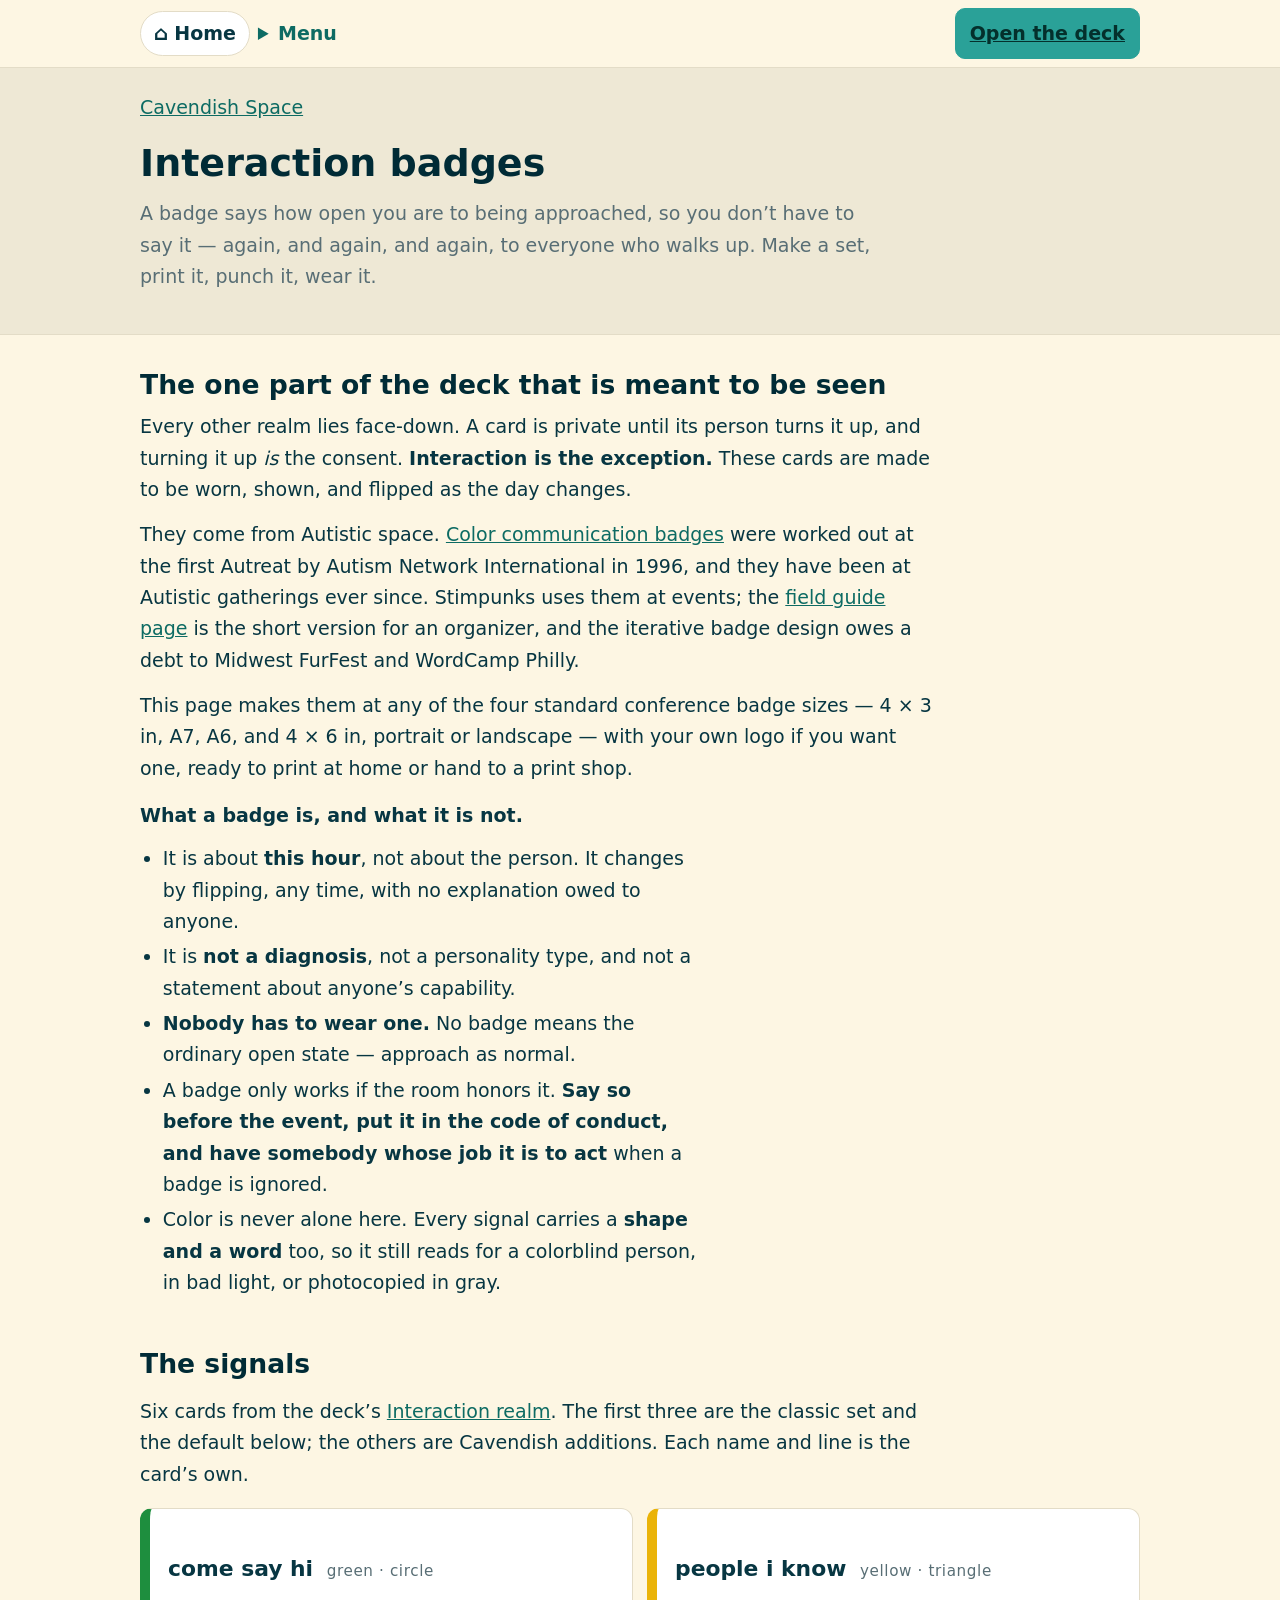
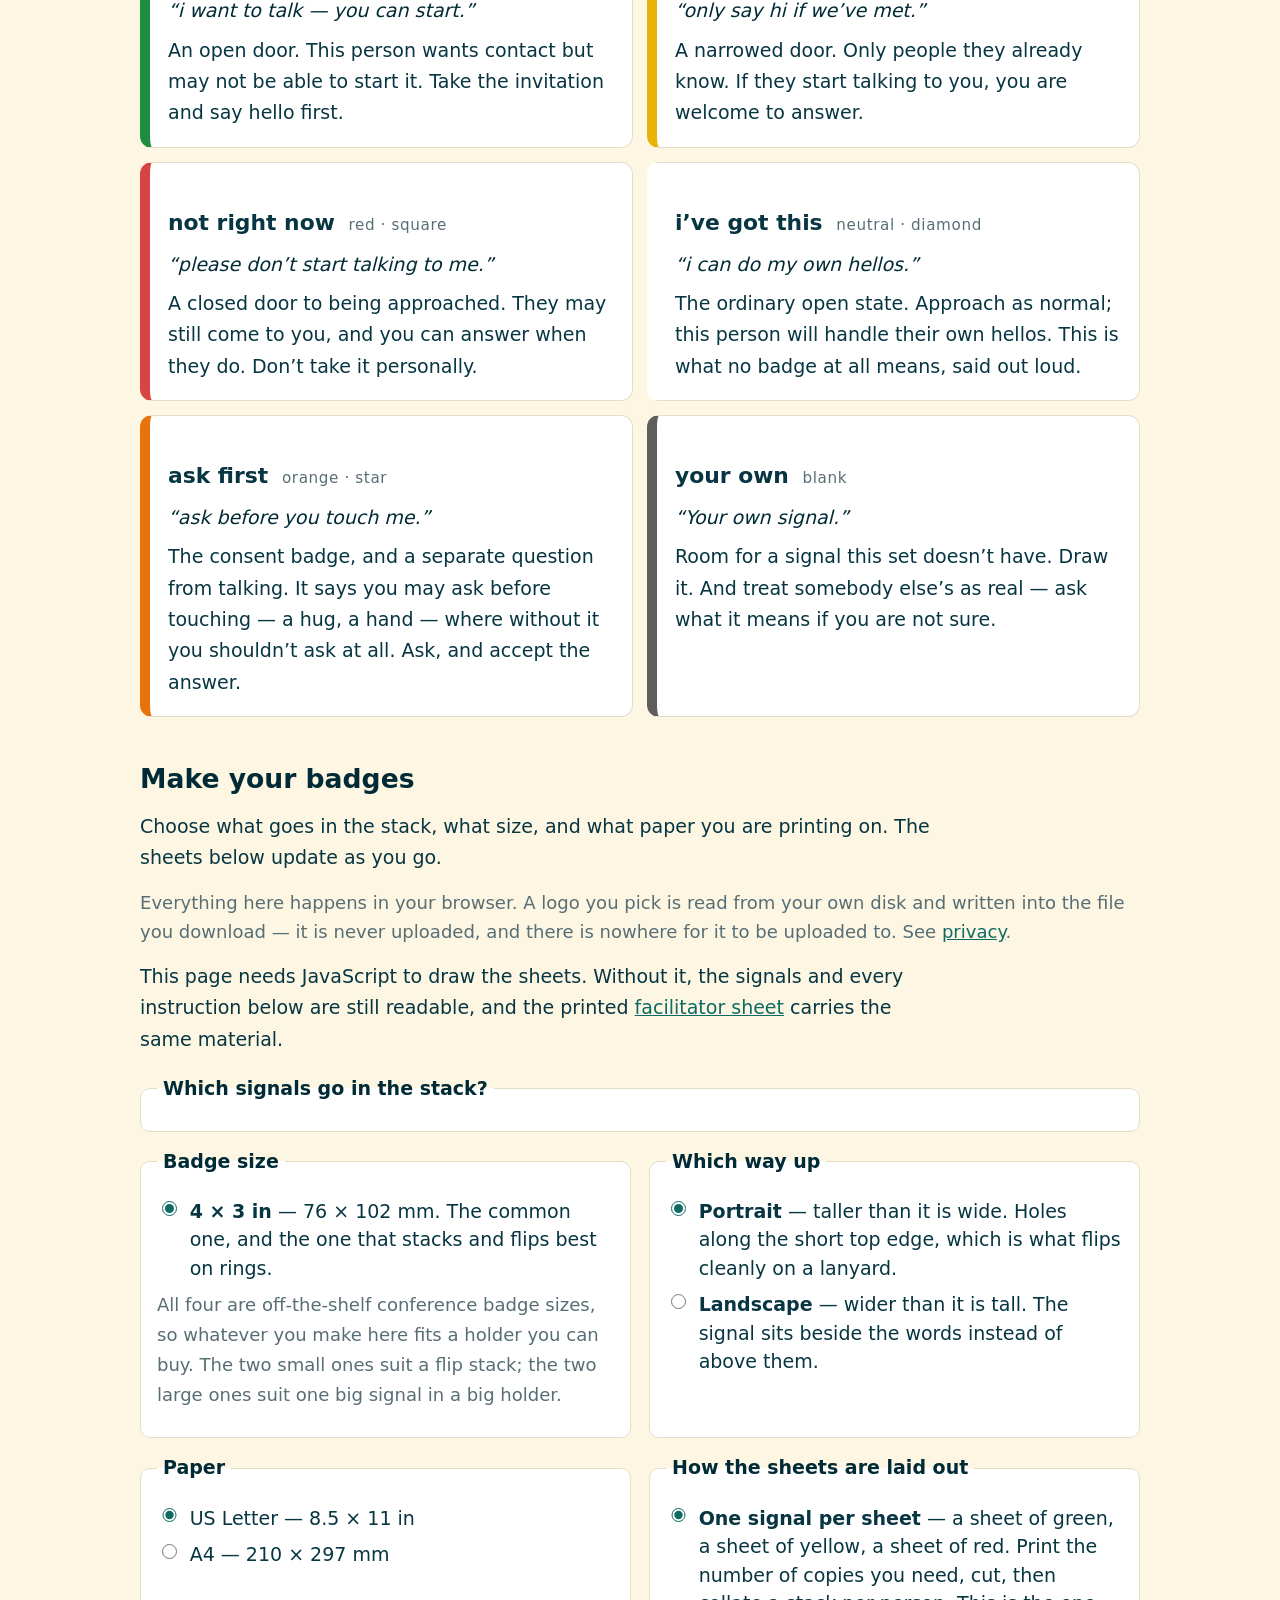
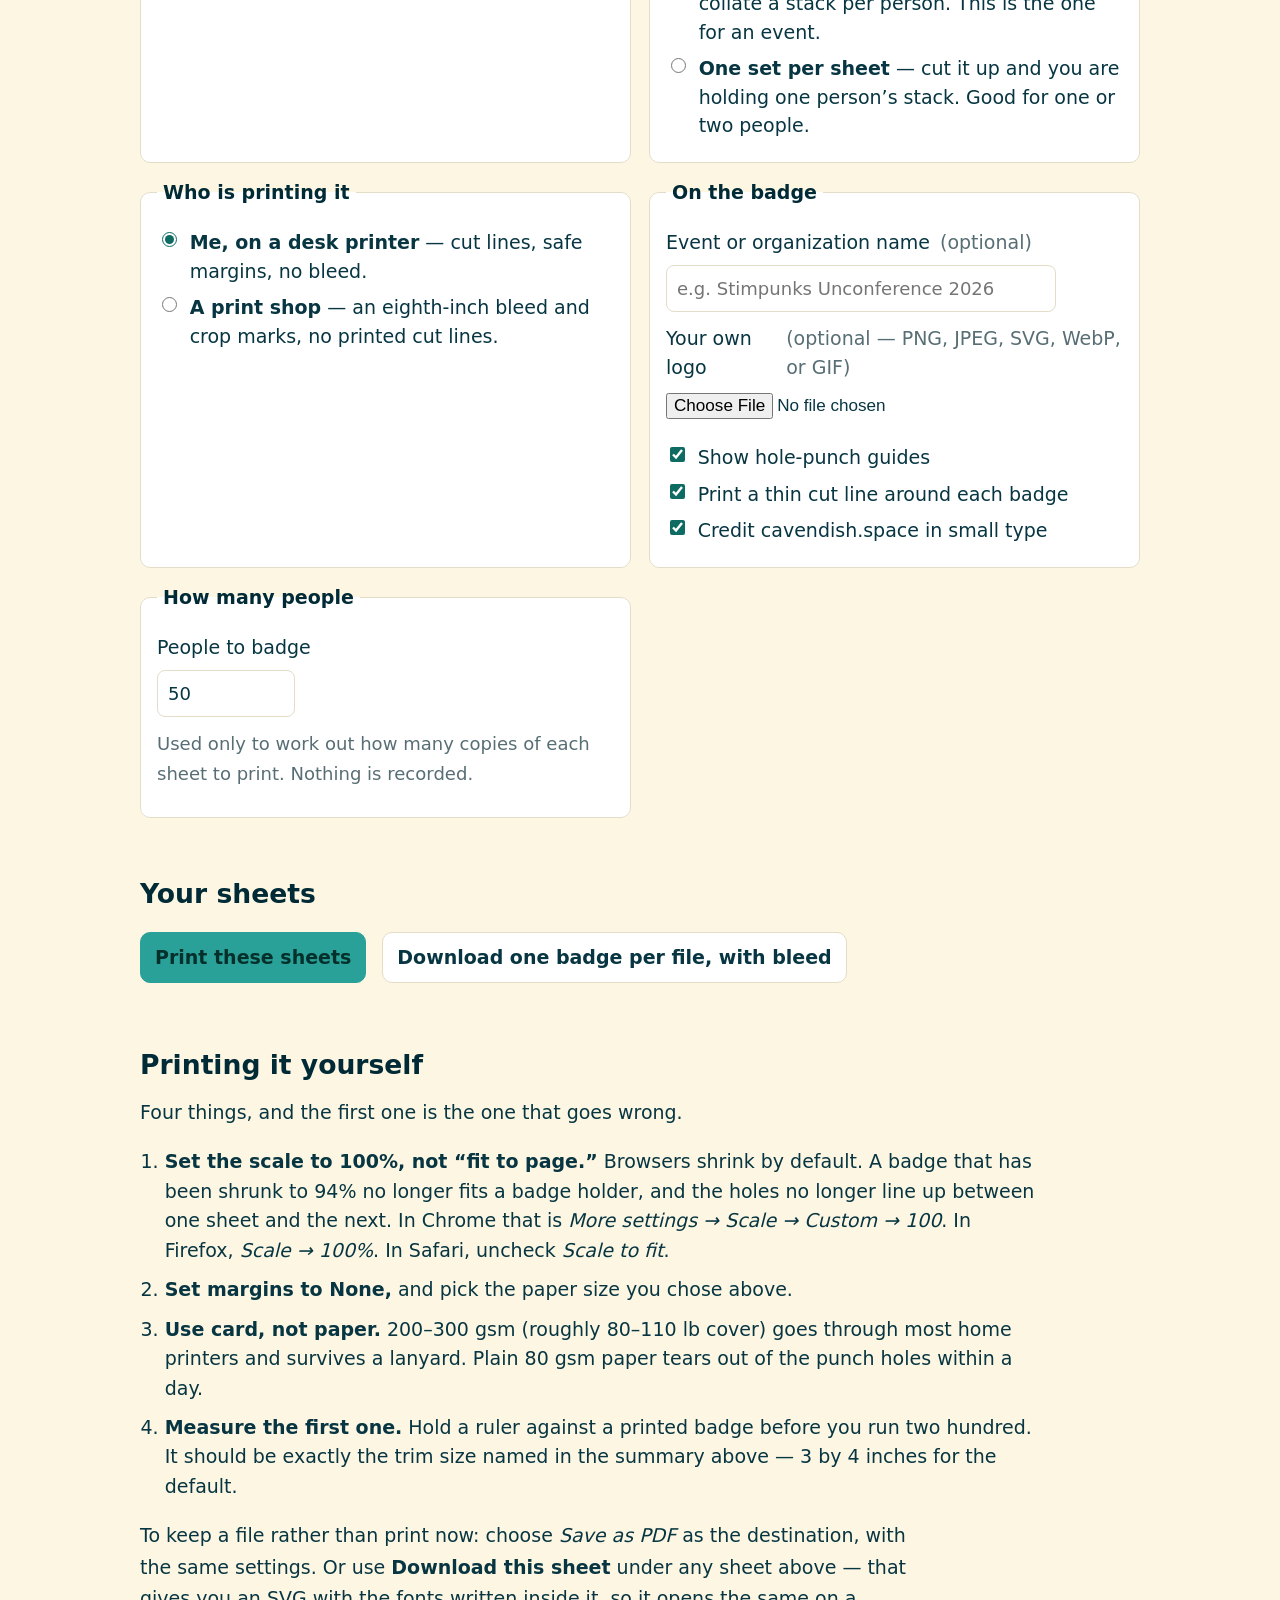
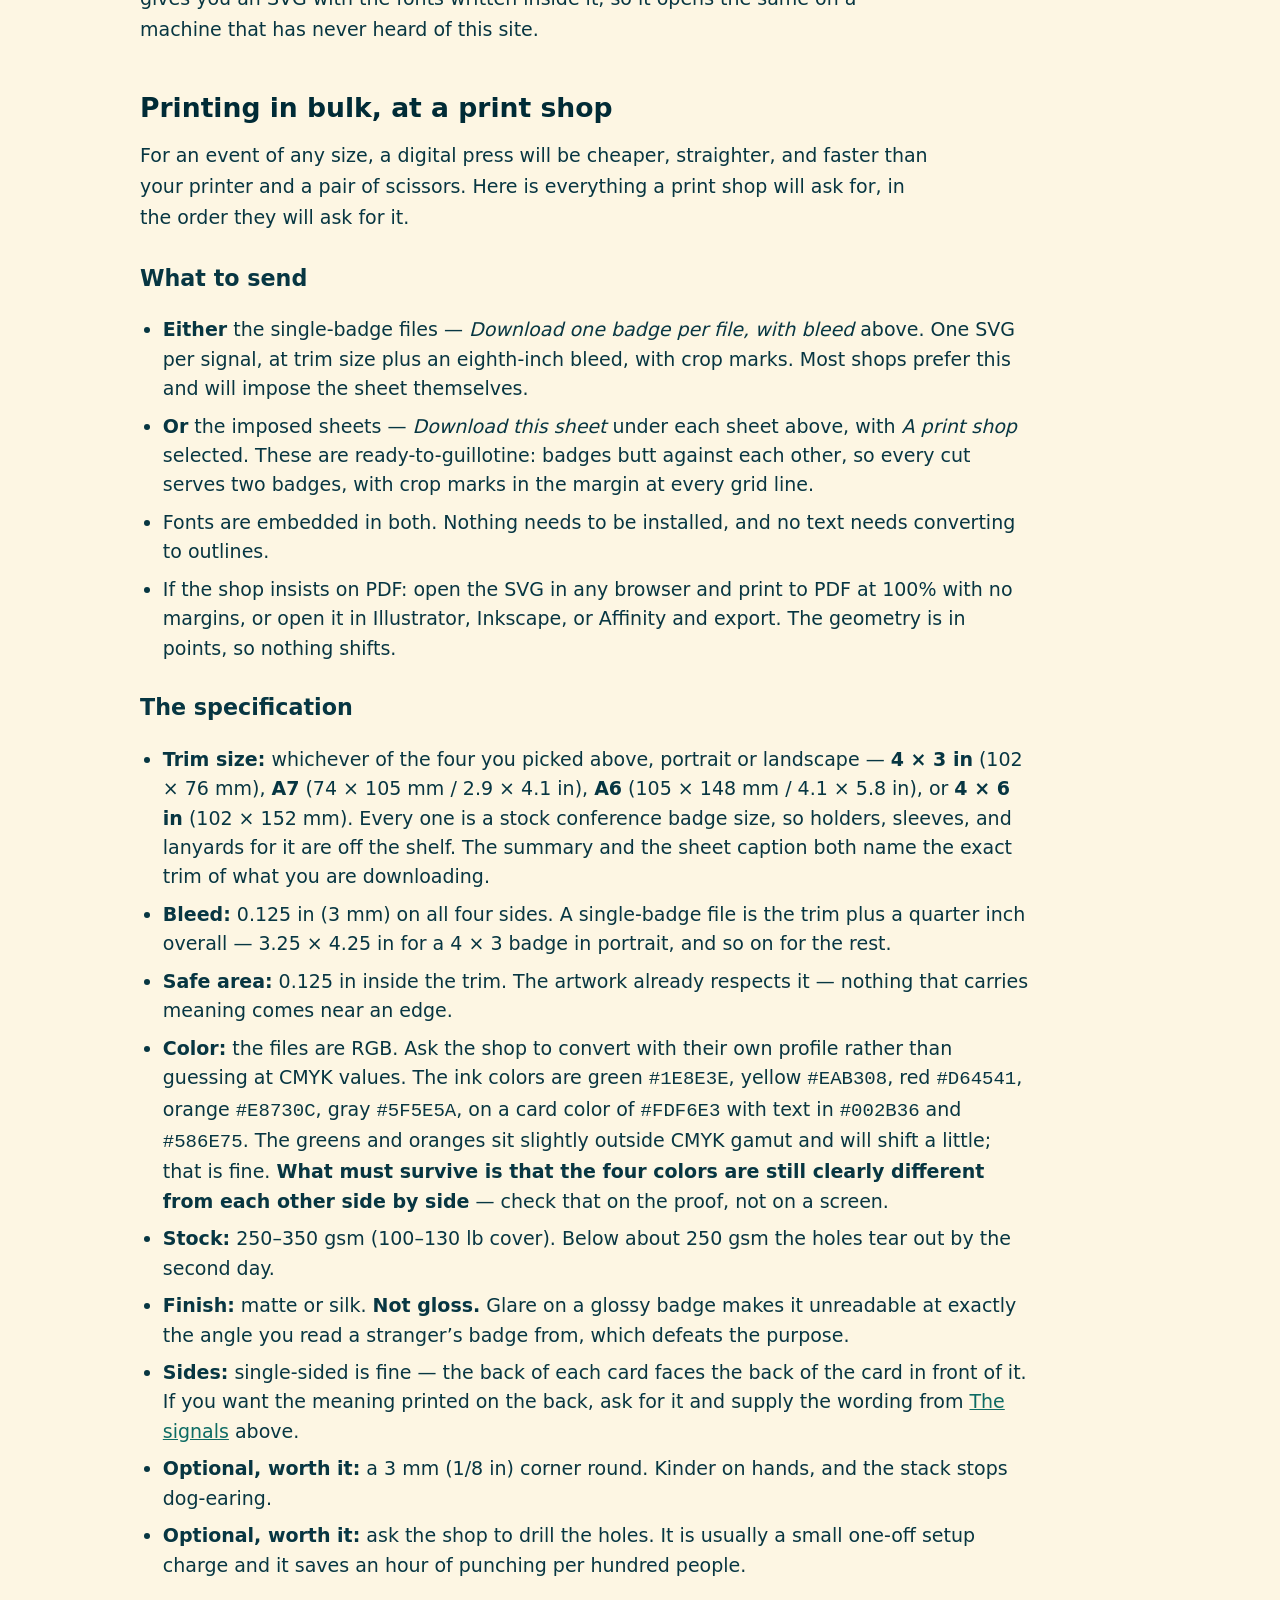
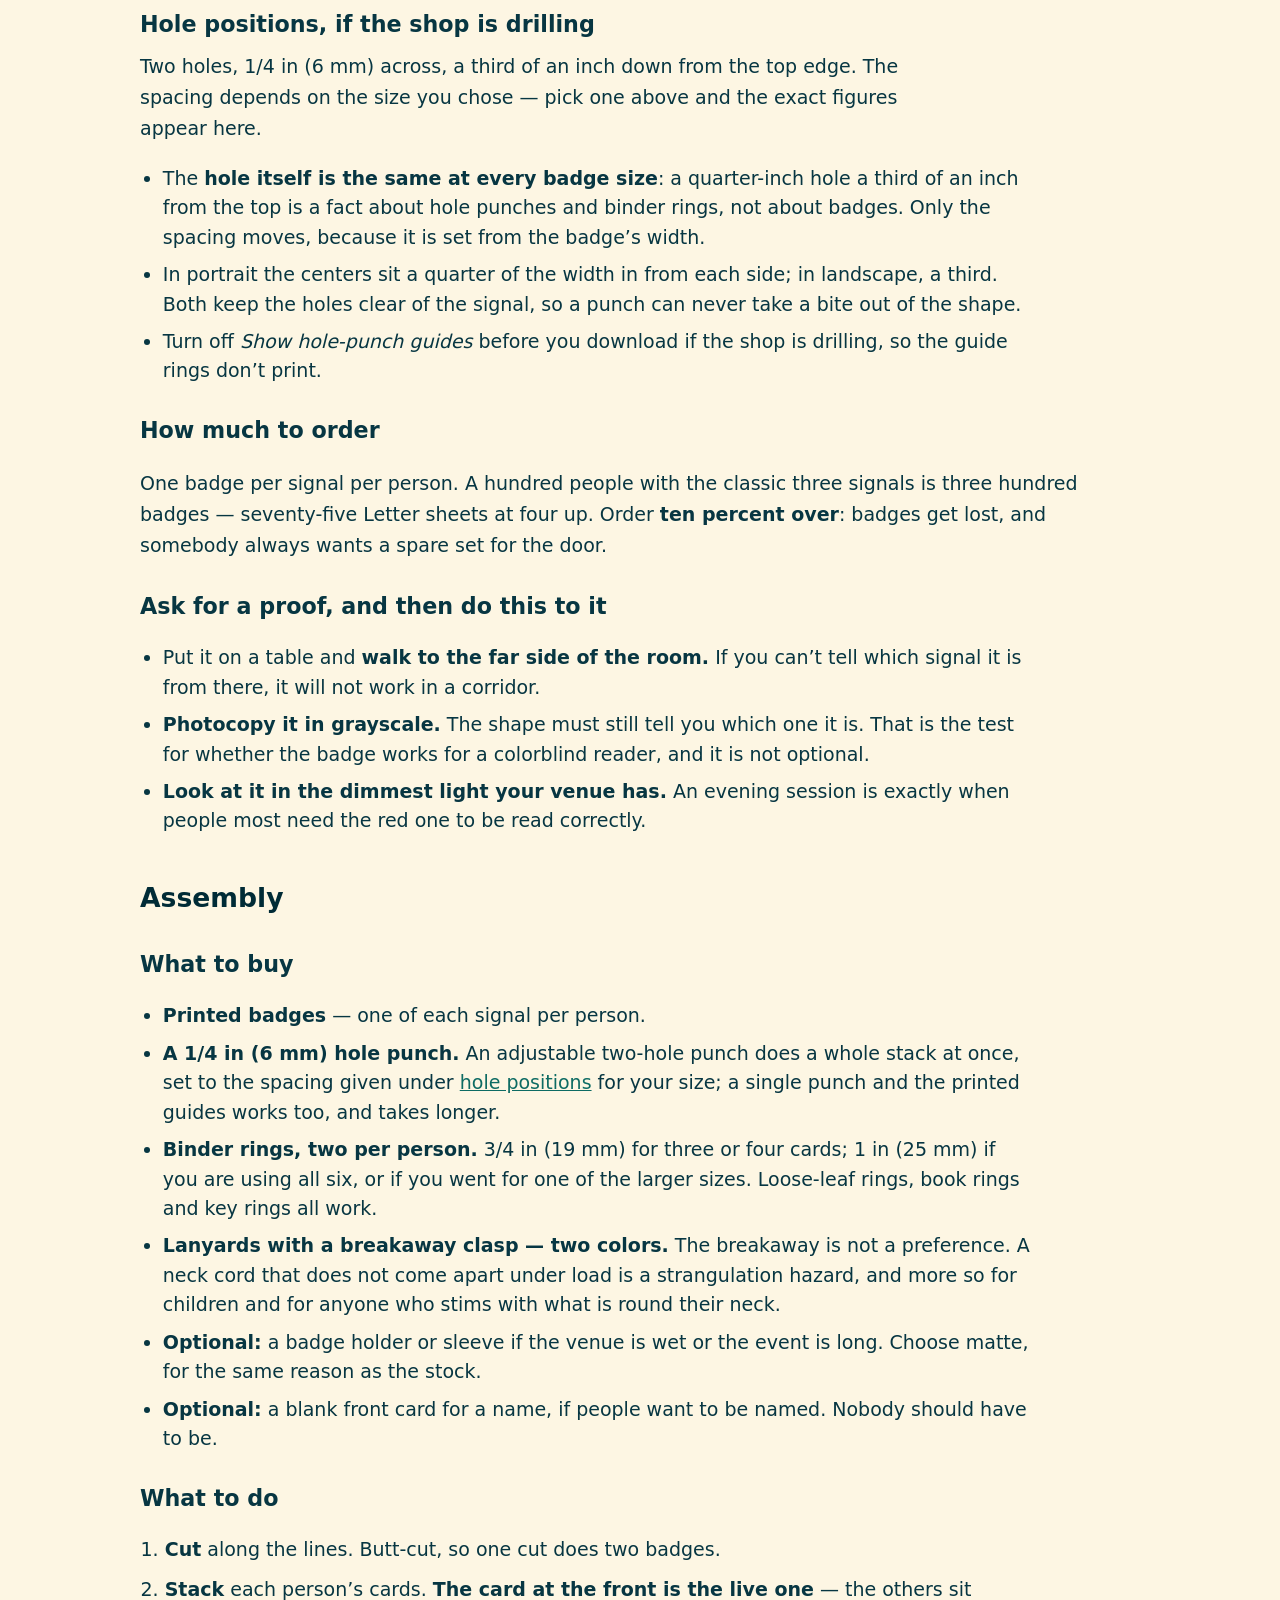
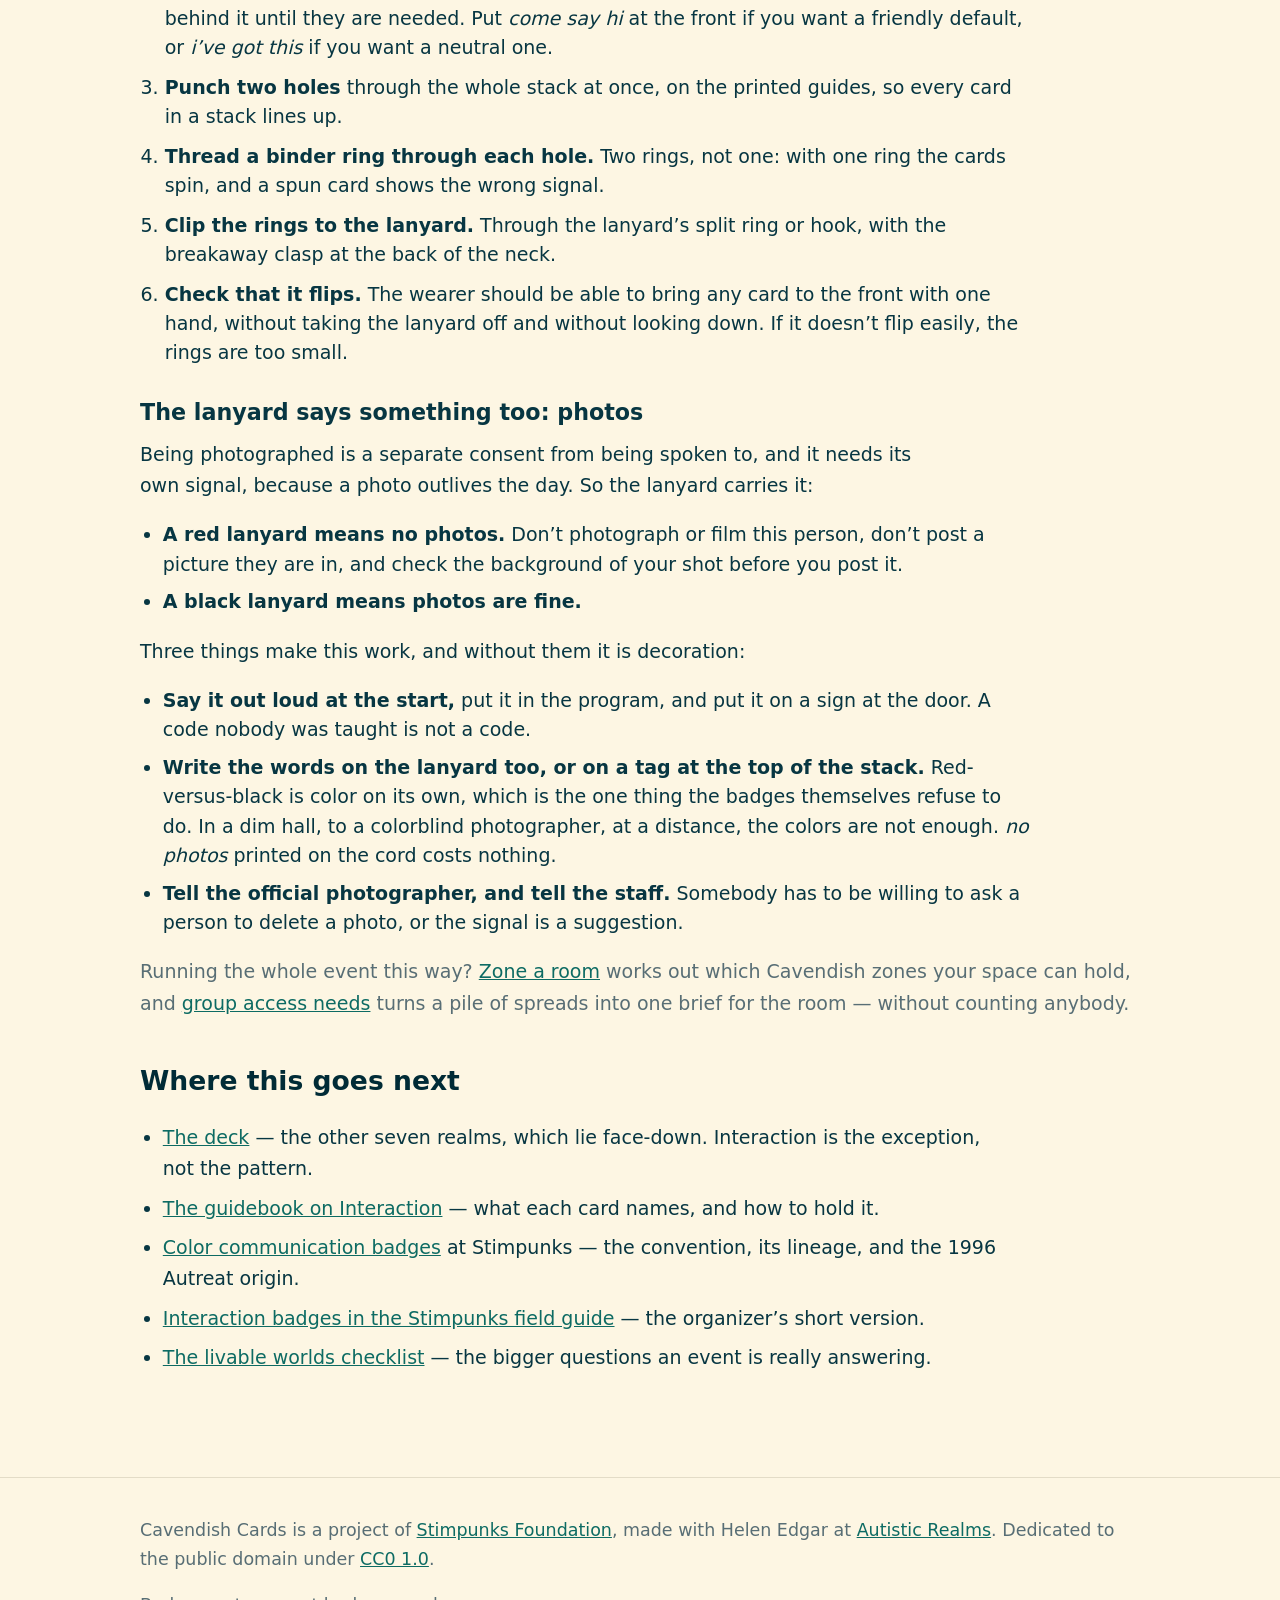
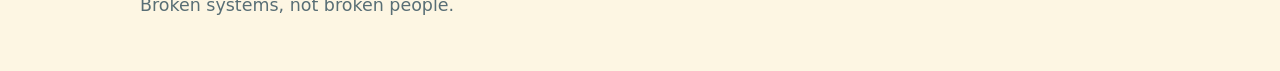
==== commit 51c1195f: "Two framework pages: SPACE-TIME, and the inclusion design layers The deck could say what a person ne" ====
--- a/web/badges.html
+++ b/web/badges.html
@@ -75,6 +75,8 @@
               <li><a href="not-aac.html">Not an AAC board</a></li>
               <li><a href="origin.html">Origin &amp; lineage</a></li>
               <li><a href="arles.html">ARLES &amp; the cards</a></li>
+              <li><a href="space-time.html">SPACE-TIME</a></li>
+              <li><a href="inclusive-environment.html">Building inclusive environments</a></li>
             </ul>
             <p class="navgroup" aria-hidden="true">About this site</p>
             <ul aria-label="About this site">
--- a/web/styles.css
+++ b/web/styles.css
@@ -49,9 +49,25 @@
   --place-library: #efeaf1;
   --place-habitat: #e9f0e6;
   --places-ink: #534AB7;
+  /* SPACE-TIME accents (/space-time.html). Two jobs, deliberately two pairs of
+     tokens: the accent is heading and border colour drawn on the panel, and
+     --st-letter-ink is what goes INSIDE the letter tile. Collapsing them into
+     one token is how the first version shipped white on the dark-mode cyan at
+     about 2:1 -- an accent light enough to read on a dark surface is far too
+     light to carry white text. So dark mode flips the tile's ink to the page
+     background instead of chasing a colour that can do both. */
+  --st-space: #993C1D;
+  --st-time: #0d6b63;
+  --st-letter-ink: #fff;
   --maxw: 1040px;
   color-scheme: light;
-  font-size: 18px;
+  /* Everything on the site is sized in rem off this. Raised from 18px on
+     2026-09-17 to sit with the sibling sites: stimpunks.org runs 19.5px and
+     queering.earth 19px, and Cavendish was reading about 13% smaller than
+     stimpunks by x-height. Changing it moves headings, nav, cards and signs
+     together -- which is the point, and also why a change here needs the
+     breakbar re-measured at 375px and the print paths re-rendered. */
+  font-size: 19px;
 }
 
 /* Dark mode: the Solarized dark pairing of the light palette above. Card
@@ -91,6 +107,9 @@
     --place-library: #0a2c3f;
     --place-habitat: #04322f;
     --places-ink: #a79df0;
+    --st-space: #e8a04a;
+    --st-time: #5fc9c0;
+    --st-letter-ink: #002b36;
   }
 }
 :root[data-theme="dark"] {
@@ -123,6 +142,9 @@
   --place-library: #0a2c3f;
   --place-habitat: #04322f;
   --places-ink: #a79df0;
+  --st-space: #e8a04a;
+  --st-time: #5fc9c0;
+  --st-letter-ink: #002b36;
 }
 
 * { box-sizing: border-box; }
@@ -132,7 +154,7 @@
   background: var(--bg);
   color: var(--ink);
   font-family: 'Atkinson Hyperlegible', system-ui, -apple-system, "Segoe UI", Roboto, sans-serif;
-  line-height: 1.55;
+  line-height: 1.65;
 }
 
 .wrap { max-width: var(--maxw); margin: 0 auto; padding: 0 20px; }
@@ -283,6 +305,16 @@
    every width -- an icon-only home is a guess for anyone who does not already
    know the glyph, which defeats the point of having it. */
 @media (max-width: 480px) {
+  /* The four controls fit one row at 375px with nothing to spare, so the
+     gaps come in here too. Re-measure this if anything is added to the
+     bar or the root size changes again -- it wraps the moment it stops
+     fitting, and a wrapped bar is a second sticky row on every page. */
+  .breakbar .wrap, .breakbar-left { gap: 6px; }
+  /* And the bar's own side padding, which buys 12px. The controls are a
+     fixed width, so this is what decides whether a 360px Android gets one
+     row or two. The 6px it takes off the gutter is not perceptible on a
+     band that already has its own bottom border. */
+  .breakbar .wrap { padding-left: 14px; padding-right: 14px; }
   .homelink, .theme-toggle { padding: 5px 10px; }
   .breakbar .btn { padding: 7px 13px; }
   .deck-cta-full { display: none; }
@@ -370,7 +402,14 @@
 .site-header .sitenav { margin: 0 0 10px; }
 
 /* Standalone prose pages (Why, Origin). */
-.prose { max-width: 72ch; }
+/* 64ch, down from 72ch. The measure was the real outlier against the sibling
+   sites -- they run 44-50ch and this ran 72ch at desktop width, 45% longer
+   lines than the family, with the tightest leading of any of them. Long lines
+   need MORE help returning to the next one, not less, so the leading went up
+   with this coming down. 72ch also sat right at the WCAG 1.4.8 (AAA) limit of
+   80 characters, which is not where a site about not making people work to
+   read should be sitting. */
+.prose { max-width: 64ch; }
 .prose h2 { margin-top: 28px; }
 .prose h3 { margin-top: 18px; font-size: 1.1rem; color: var(--ink-strong); }
 .prose p { margin: 10px 0; }
@@ -450,6 +489,157 @@
   .prose .placecard.wide { flex-direction: column; align-items: stretch; }
   .prose .placecard.wide .placecard-face { width: 100%; }
 }
+
+/* SPACE-TIME (/space-time.html): the article's infographic, laid out rather
+   than pictured, plus the framework table and the per-element mapping.
+
+   Why HTML and not an image: a picture of a framework cannot be selected,
+   searched, translated, read by a screen reader, or reflowed at 200% zoom on a
+   phone — and this one is nine elements of prose, which is the worst possible
+   thing to flatten into pixels. So the tiles are a list, the statement is a
+   figcaption, and the whole thing survives being read by anything.
+
+   Like the places grid, the figure breaks out of .prose's 64ch measure to the
+   width of .wrap's content box and never past it, so it cannot cause
+   horizontal page scroll. No style attributes: style-src is 'self' with no
+   'unsafe-inline', so an inline colour would silently do nothing in
+   production. SPACE runs warm and TIME runs teal, through the --st-* tokens
+   defined at the top of this file -- see the note there about why the tile's
+   fill and its ink are separate tokens. */
+.prose .st-figure {
+  margin: 20px 0 30px;
+  width: min(calc(var(--maxw) - 40px), calc(100vw - 48px));
+}
+.prose .st-panels {
+  display: grid;
+  grid-template-columns: repeat(auto-fit, minmax(300px, 1fr));
+  gap: 18px;
+}
+.prose .st-panel {
+  padding: 16px 18px;
+  border: 2px solid var(--line);
+  border-radius: 18px;
+  background: var(--surface);
+}
+.prose .st-panel-space { border-color: var(--st-space); }
+.prose .st-panel-time { border-color: var(--st-time); }
+.prose .st-word {
+  margin: 0;
+  font-size: 1.6rem;
+  letter-spacing: .22em;
+  line-height: 1.1;
+}
+.prose .st-panel-space .st-word { color: var(--st-space); }
+.prose .st-panel-time .st-word { color: var(--st-time); }
+.prose .st-lead {
+  margin: 6px 0 14px;
+  color: var(--muted);
+  font-size: .94rem;
+}
+.prose ul.st-tiles { list-style: none; margin: 0; padding: 0; }
+.prose .st-tile {
+  display: flex;
+  gap: 12px;
+  align-items: flex-start;
+  margin: 0 0 12px;
+  padding: 0 0 12px;
+  border-bottom: 1px solid var(--line);
+}
+.prose .st-tile:last-child { margin-bottom: 0; padding-bottom: 0; border-bottom: none; }
+/* The letter is decorative: it is the first letter of the name beside it, and
+   a screen reader announcing "S, Sensory attunement" would spell the framework
+   out as content. aria-hidden in the markup; sized here. */
+.prose .st-letter {
+  flex: none;
+  width: 38px;
+  height: 38px;
+  border-radius: 10px;
+  font-size: 1.25rem;
+  font-weight: 700;
+  line-height: 38px;
+  text-align: center;
+  color: var(--st-letter-ink);
+}
+.prose .st-panel-space .st-letter { background: var(--st-space); }
+.prose .st-panel-time .st-letter { background: var(--st-time); }
+.prose .st-tile-text { display: block; }
+.prose .st-tile-text strong { display: block; color: var(--ink-strong); }
+.prose .st-tile-line { display: block; font-size: .94rem; margin-top: 2px; }
+.prose .st-statement {
+  margin-top: 18px;
+  padding: 16px 18px;
+  border-radius: 18px;
+  background: var(--panel);
+}
+.prose .st-statement p { margin: 0 0 8px; }
+.prose .st-statement p:last-child { margin-bottom: 0; }
+.prose .st-credit { font-size: .88rem; color: var(--muted); margin-top: 12px; }
+
+/* The framework table. Four columns of real prose will overflow a phone
+   whatever is done to them, so the overflow is made explicit and reachable:
+   a labelled region with tabindex="0", which is what lets a keyboard scroll it
+   at all. Without that the fourth column is simply unreadable without a mouse. */
+.prose .table-scroll {
+  width: min(calc(var(--maxw) - 40px), calc(100vw - 48px));
+  margin: 18px 0 30px;
+  overflow-x: auto;
+  border: 1px solid var(--line);
+  border-radius: 14px;
+  background: var(--surface);
+}
+.prose .table-scroll:focus-visible { outline: 3px solid var(--focus); outline-offset: 2px; }
+.prose table.st-table {
+  border-collapse: collapse;
+  width: 100%;
+  min-width: 720px;
+  font-size: .94rem;
+}
+.prose table.st-table caption {
+  caption-side: top;
+  text-align: left;
+  padding: 14px 16px 10px;
+  color: var(--muted);
+  font-size: .9rem;
+}
+.prose table.st-table th,
+.prose table.st-table td {
+  padding: 10px 14px;
+  border-top: 1px solid var(--line);
+  text-align: left;
+  vertical-align: top;
+}
+.prose table.st-table thead th {
+  background: var(--panel);
+  color: var(--ink-strong);
+  border-top: none;
+}
+.prose table.st-table tbody th { color: var(--ink-strong); width: 12.5em; }
+.prose table.st-table td:nth-child(2),
+.prose table.st-table td:nth-child(3) { color: var(--muted); width: 9em; }
+.prose .st-rowletter {
+  display: inline-block;
+  min-width: 1.4em;
+  color: var(--cyan-ink);
+  font-weight: 700;
+}
+
+/* What each element asks of a room — the deck's own mapping, one block per
+   element. Blocks rather than a fifth table column: these are paragraphs with
+   two lists under them, and no phone can show that as a column. */
+.prose .st-asks { margin: 18px 0 30px; }
+.prose .st-ask {
+  padding: 14px 16px;
+  margin: 0 0 12px;
+  border-left: 4px solid var(--cyan);
+  border-radius: 0 14px 14px 0;
+  background: var(--panel);
+}
+.prose .st-ask-head { margin: 0 0 6px; font-size: 1.1rem; color: var(--ink-strong); }
+.prose .st-ask p { margin: 0 0 8px; }
+.prose .st-where { font-size: .94rem; }
+.prose .st-where strong { color: var(--ink-strong); }
+.prose ul.st-conds { margin: 0; padding-left: 1.2em; font-size: .94rem; }
+.prose ul.st-conds li { margin: 2px 0; }
 
 /* Facilitator sheet page: matches the print sheet's structure (modes, dot
    bullets, numbered steps), restyled for the web with the site palette. */
@@ -714,6 +904,16 @@
   padding: 26px 24px 18px;
   text-align: center;
 }
+/* The zone's illustration, above its words. The card's own picture without
+   the card around it (faces/places--<slug>--art.svg), so a sign on the wall
+   and the card in someone's hand show the same thing -- which is the point:
+   a person who cannot read the sign can still match the picture. It carries
+   its own light paper colour, so it reads the same in dark mode and on
+   paper. */
+.rooms-sign-art {
+  display: block; width: 100%; max-width: 260px; height: auto;
+  margin: 0 auto 14px; border-radius: 12px;
+}
 .rooms-sign-kicker { margin: 0; color: var(--muted); text-transform: lowercase; letter-spacing: .04em; }
 .rooms-sign-name { margin: 2px 0 10px; font-size: 2rem; color: var(--ink-strong); }
 .rooms-sign-prompt { margin: 0 0 14px; font-style: italic; font-size: 1.15rem; }
@@ -908,6 +1108,17 @@
   .breakbar, .skip, .theme-toggle, .rooms-actions, .site-footer { display: none !important; }
   .rooms-zone { break-inside: avoid; }
   .prose .pull { font-size: 1.2rem; break-inside: avoid; }
+  /* SPACE-TIME on paper. The table lives in a horizontally scrolling region on
+     screen, and a scroll region prints as whatever happened to be scrolled
+     into view -- i.e. the fourth column, which is the whole point of the
+     table, silently off the page. So the overflow is released and the
+     min-width dropped, and the panels stack instead of sitting side by side. */
+  .prose .table-scroll { overflow: visible; border: none; }
+  .prose table.st-table { min-width: 0; font-size: .85rem; }
+  .prose table.st-table tbody tr { break-inside: avoid; }
+  .prose .st-panels { grid-template-columns: 1fr; }
+  .prose .st-figure, .prose .table-scroll { width: auto; }
+  .prose .st-panel, .prose .st-ask, .prose .st-tile { break-inside: avoid; }
   .rooms-sign { break-inside: avoid; border-width: 3px; }
   .rooms-signs { grid-template-columns: 1fr; }
 
@@ -932,6 +1143,10 @@
   body.printing-signs .rooms-sign-name { font-size: 3.2rem; }
   body.printing-signs .rooms-sign-prompt { font-size: 1.5rem; }
   body.printing-signs .rooms-sign-body { font-size: 1.25rem; }
+  /* One sign fills a page, so the picture can be the size of a picture.
+     Capped in vh as well as px: the sign is a centred flex column, and a
+     picture sized only in px pushes the words off a short page. */
+  body.printing-signs .rooms-sign-art { max-width: 420px; max-height: 38vh; margin-bottom: 20px; }
 
   /* Badge sheets are already exact physical sizes -- an 8.5in-wide SVG on an
      8.5in page. So printing them means getting everything else off the page and
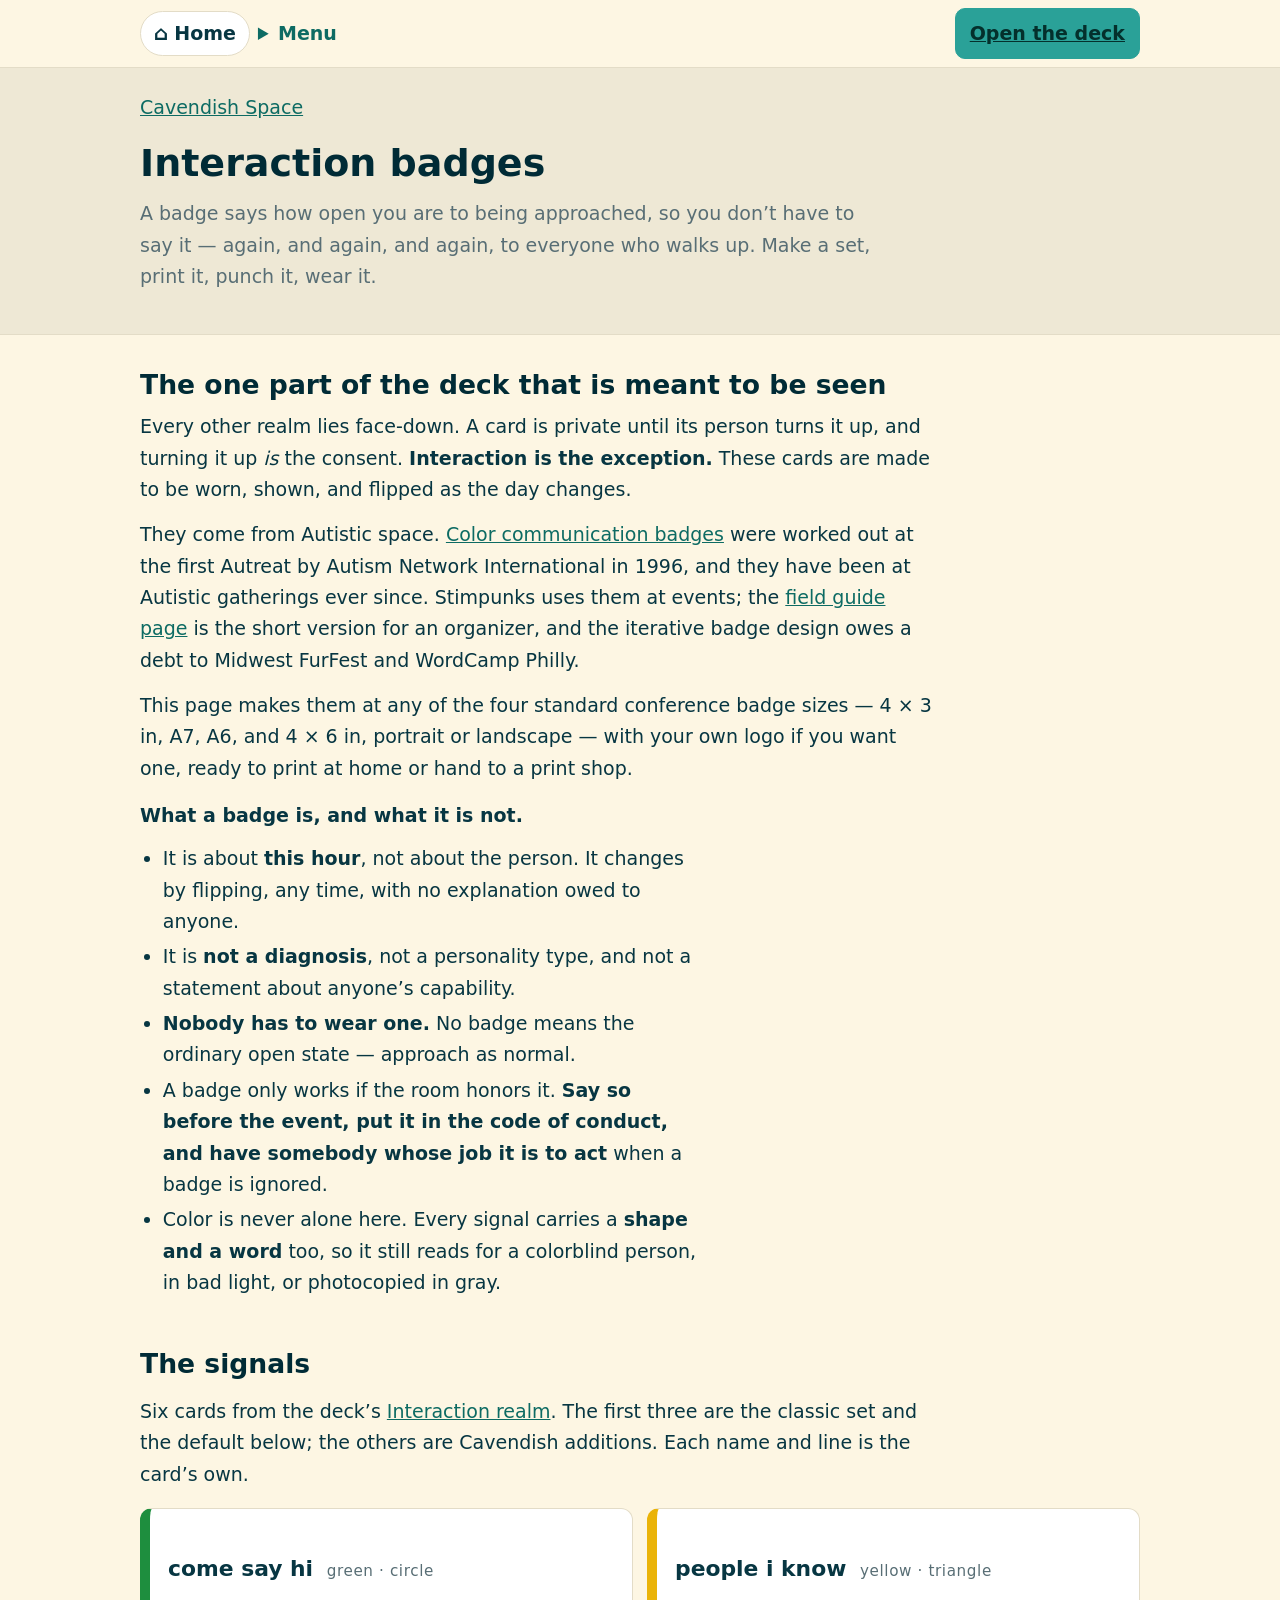
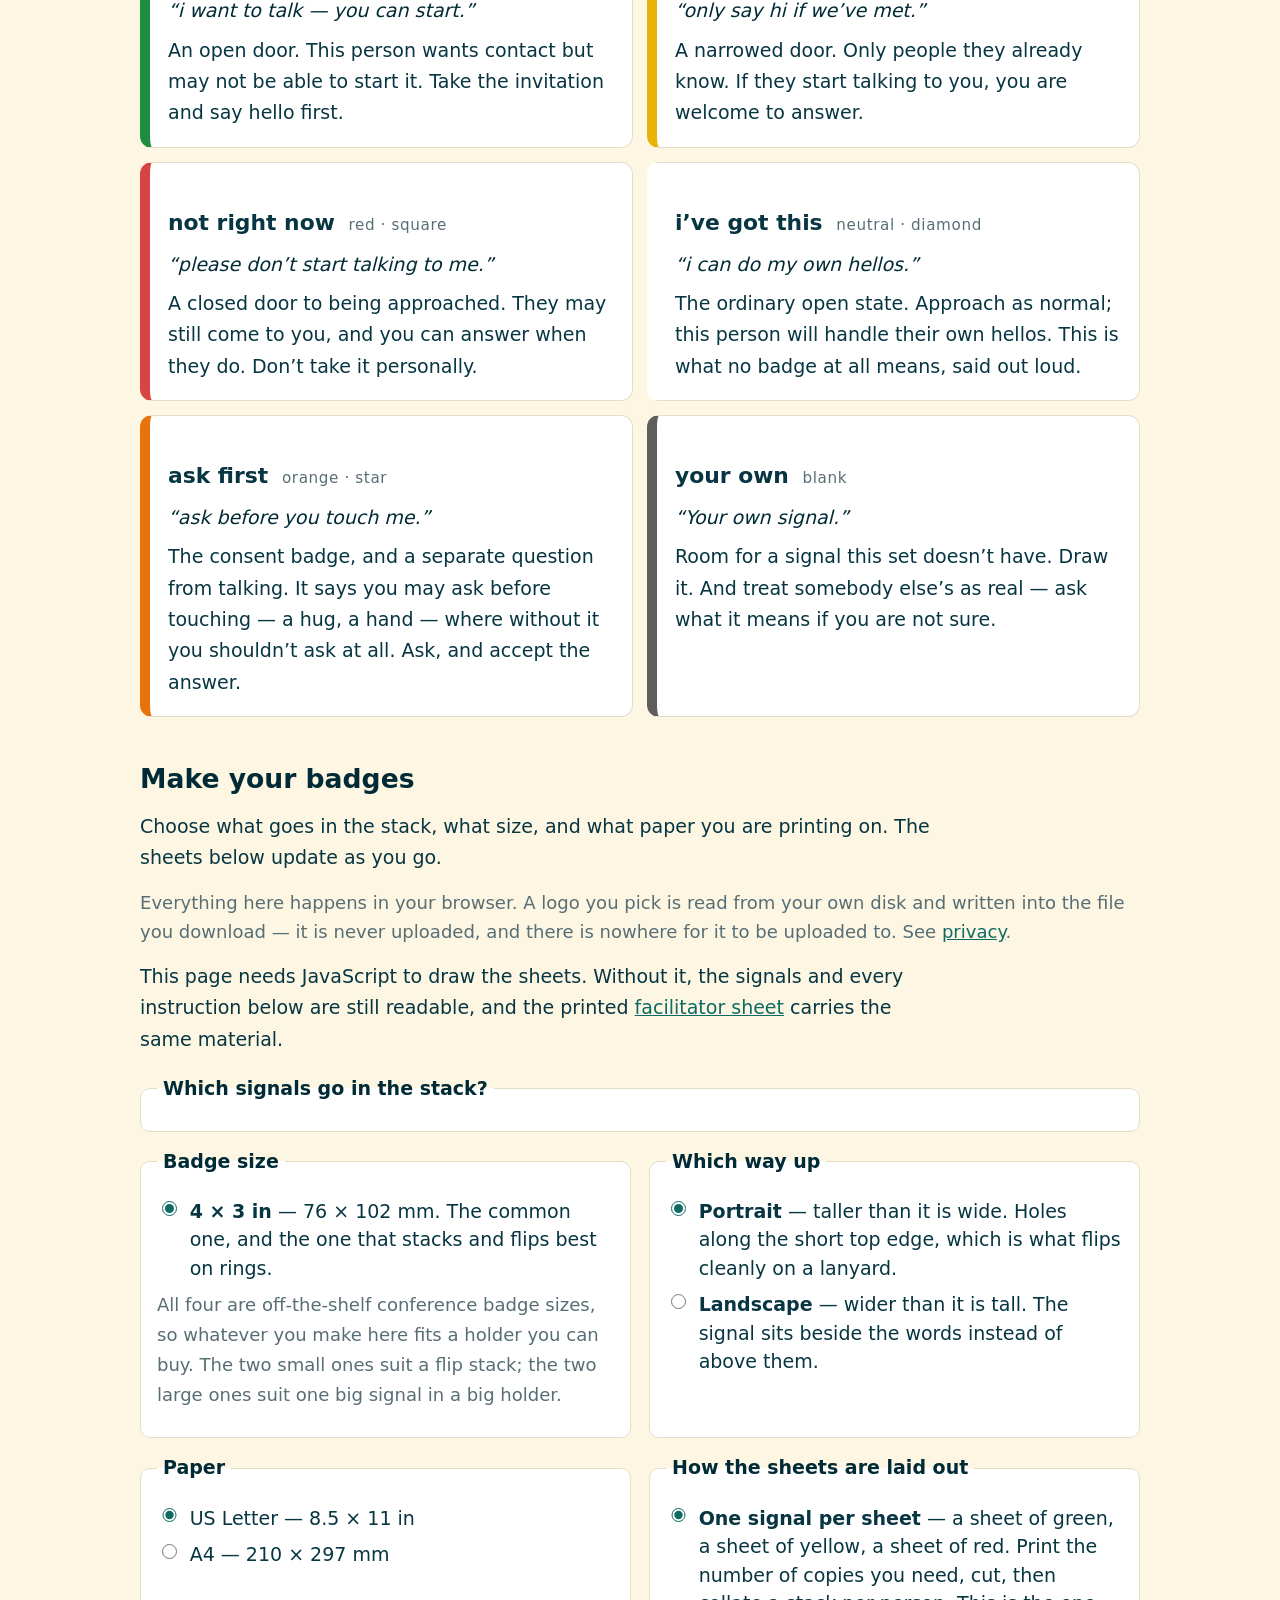
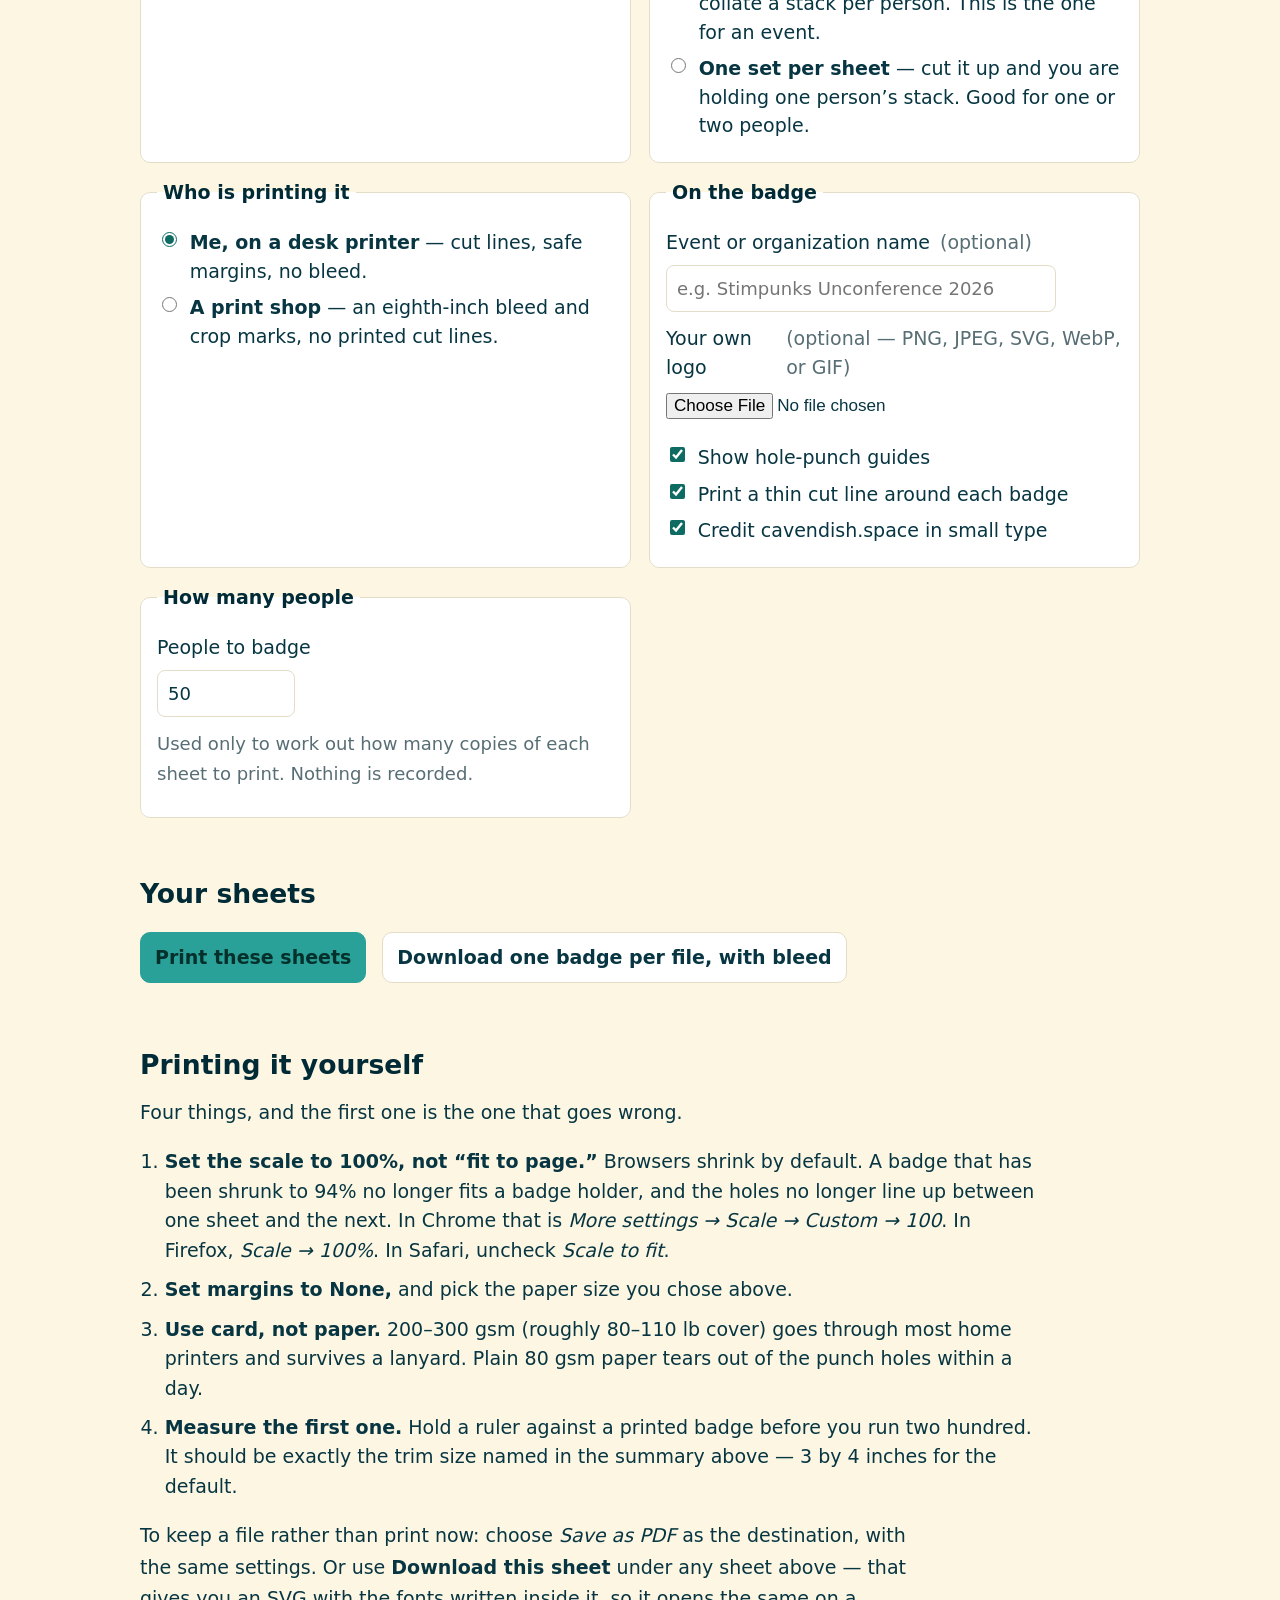
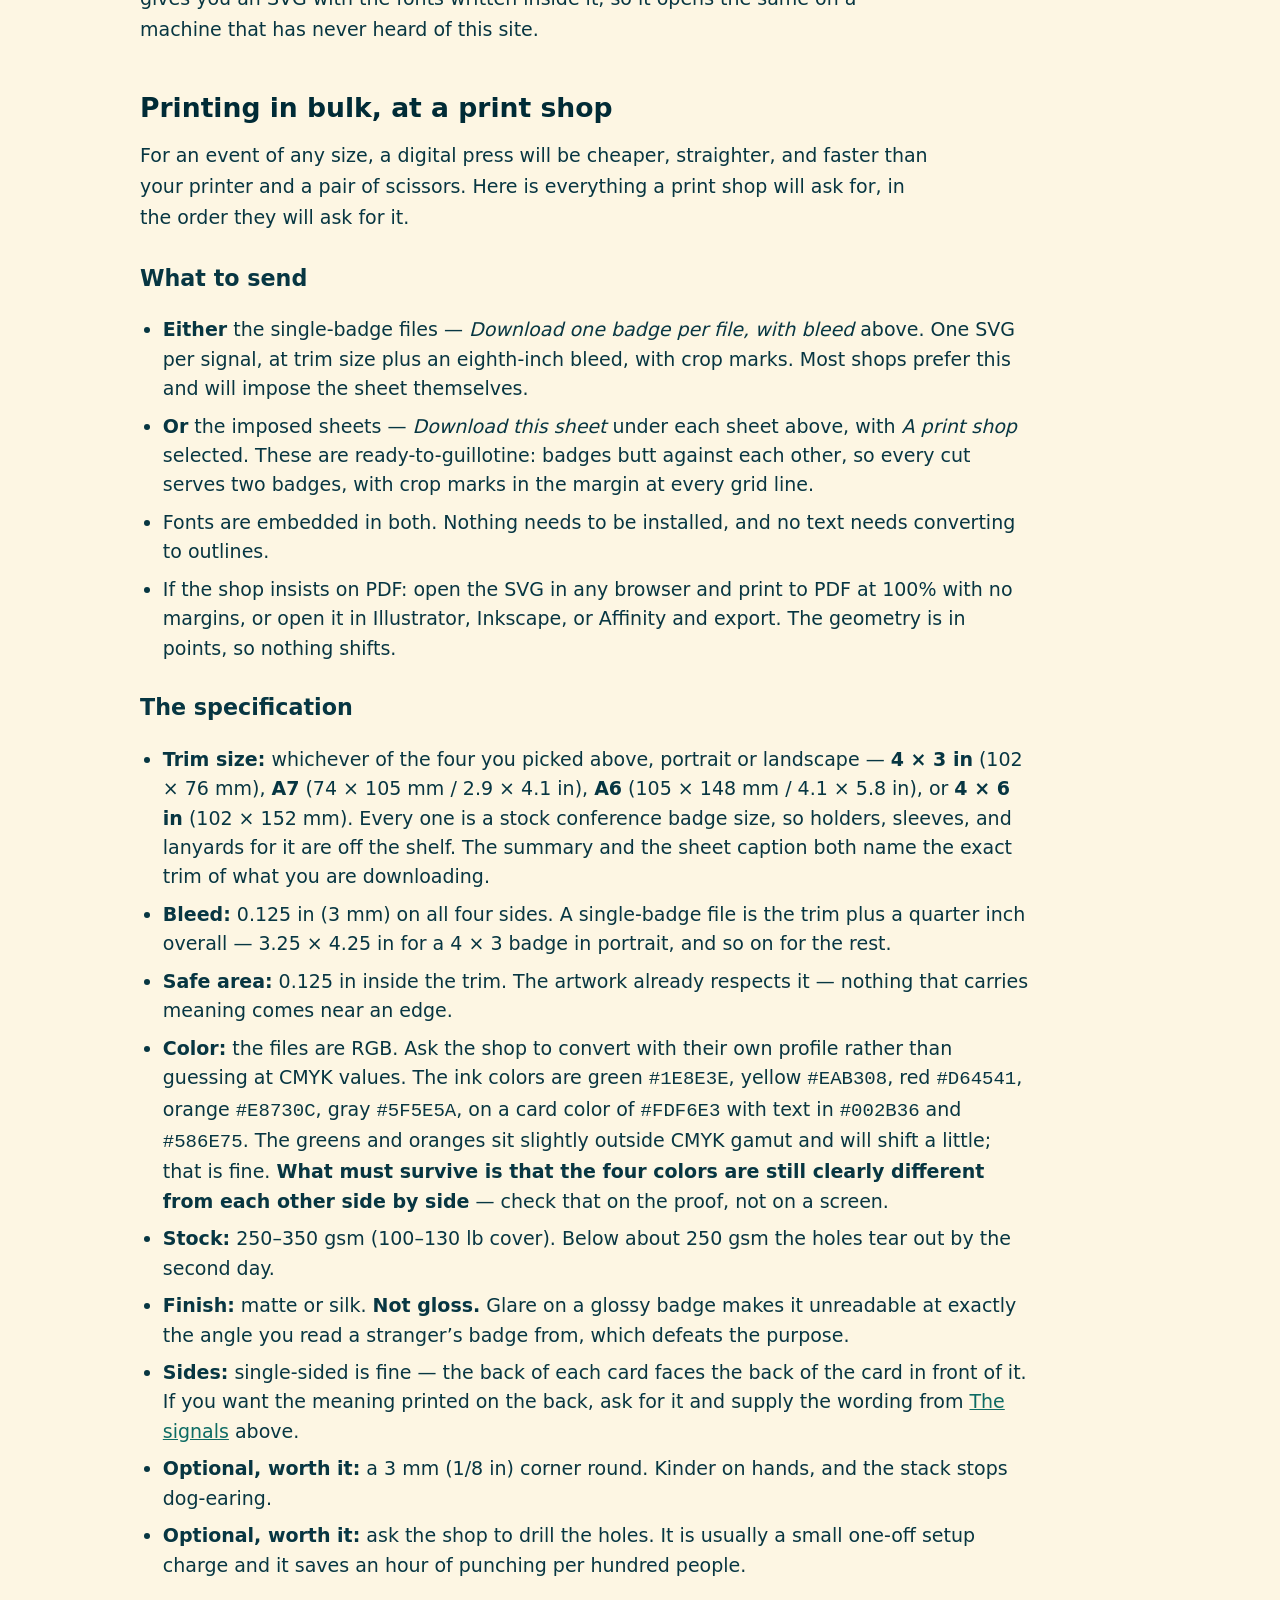
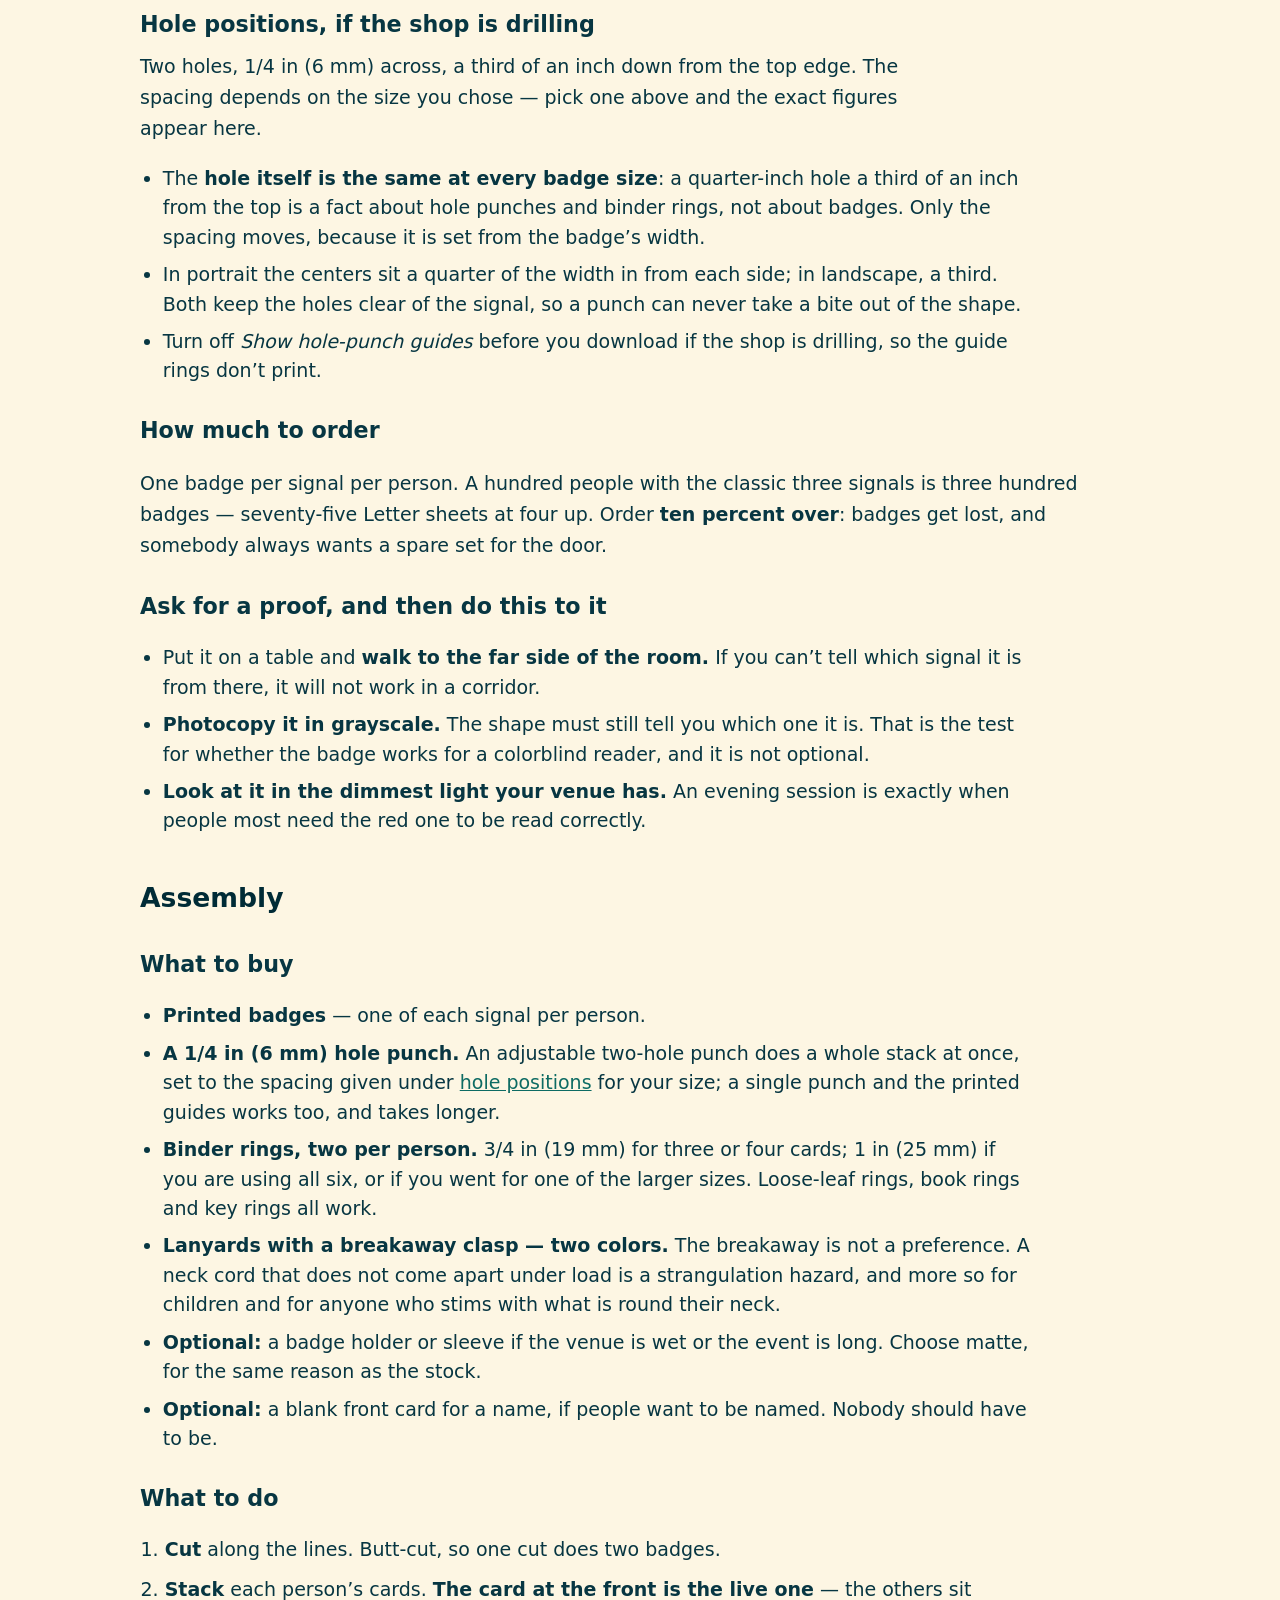
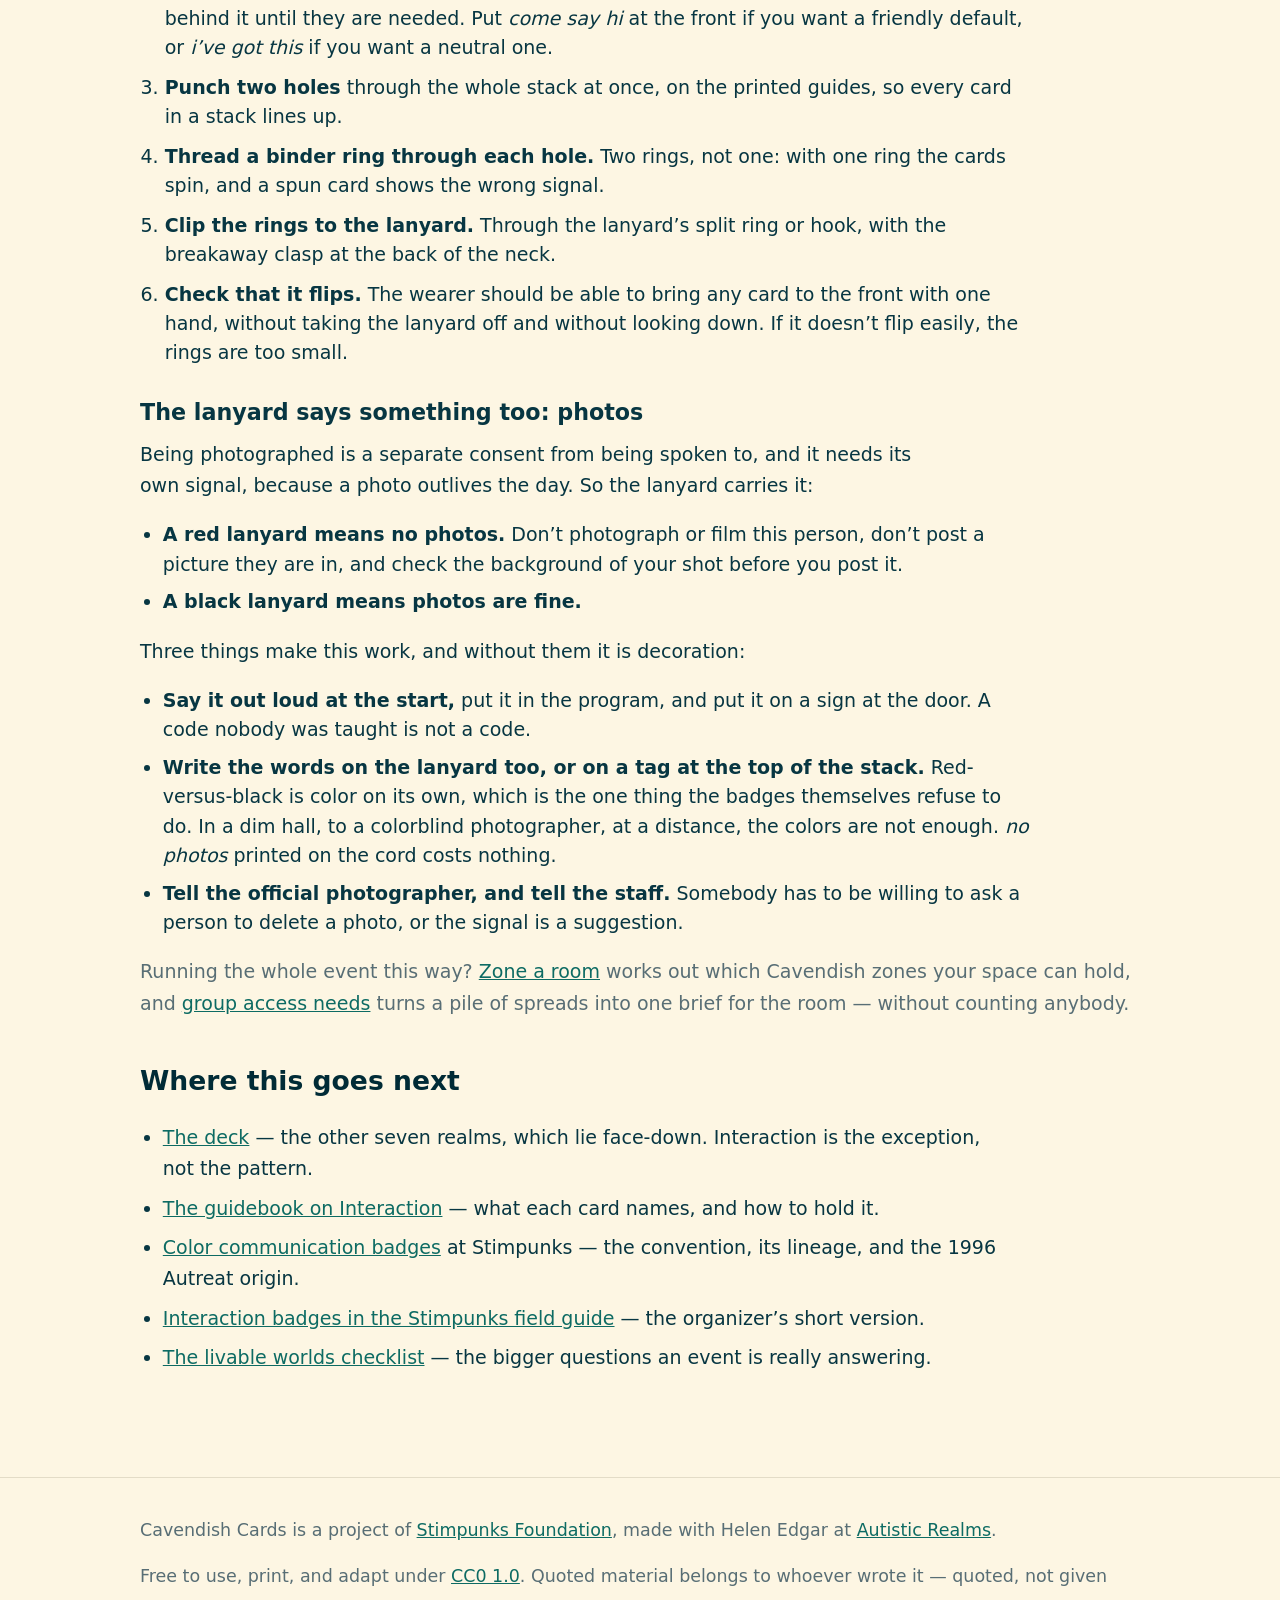
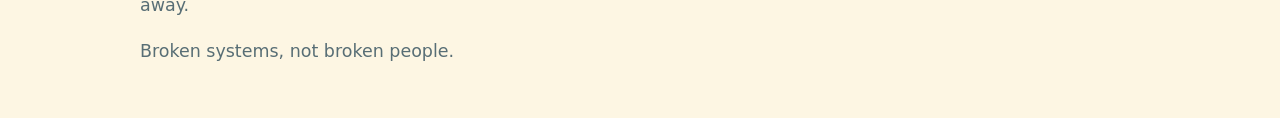
==== commit 82ac4b21: "Say what CC0 does not cover: quoted material stays its writer's The rule relaxed on 2026-10-23 allow" ====
--- a/web/badges.html
+++ b/web/badges.html
@@ -14,7 +14,10 @@
   <link rel="icon" href="/favicon.svg" type="image/svg+xml">
   <link rel="apple-touch-icon" href="/apple-touch-icon.png">
   <link rel="manifest" href="/site.webmanifest">
+  <!-- head:start — generated by scripts/build-site.py; do not edit by hand -->
   <link rel="describedby" type="text/markdown" href="/llms.txt">
+  <link rel="alternate" type="application/rss+xml" href="/feed.xml" title="Cavendish Cards — Changelog">
+  <!-- head:end -->
   <meta name="theme-color" content="#fdf6e3" media="(prefers-color-scheme: light)">
   <meta name="theme-color" content="#002b36" media="(prefers-color-scheme: dark)">
   <link rel="canonical" href="https://cavendish.space/badges.html">
@@ -349,7 +352,10 @@
 
   <footer class="site-footer">
     <div class="wrap">
-      <p>Cavendish Cards is a project of <a href="https://stimpunks.org/">Stimpunks Foundation</a>, made with Helen Edgar at <a href="https://autisticrealms.com/">Autistic Realms</a>. Dedicated to the public domain under <a href="https://creativecommons.org/publicdomain/zero/1.0/">CC0 1.0</a>.</p>
+      <p>Cavendish Cards is a project of <a href="https://stimpunks.org/">Stimpunks Foundation</a>, made with Helen Edgar at <a href="https://autisticrealms.com/">Autistic Realms</a>.</p>
+      <!-- license:start — generated by scripts/build-site.py; do not edit by hand -->
+      <p>Free to use, print, and adapt under <a href="https://creativecommons.org/publicdomain/zero/1.0/">CC0 1.0</a>. Quoted material belongs to whoever wrote it — quoted, not given away.</p>
+      <!-- license:end -->
       <p>Broken systems, not broken people.</p>
     </div>
   </footer>
--- a/web/styles.css
+++ b/web/styles.css
@@ -415,6 +415,15 @@
 .prose p { margin: 10px 0; }
 .prose ul { padding-left: 1.2em; }
 .prose li { margin: 4px 0; }
+/* Changelog entries are paragraphs wearing bullets. 4px is right for the
+   one-line items every other prose list here holds, and wrong for these:
+   a median entry runs three lines and the longest twelve, so at 4px two
+   entries sat closer together than the lines inside one of them. They get
+   the paragraph rhythm instead, the same 10px as .prose p. Until
+   2026-09-20 the gap came from the browser's default margin on a <ul>,
+   because each bullet was its own one-item list -- which is the bug this
+   replaces, not a spacing decision anyone made. */
+.prose .logbook li { margin: 10px 0; }
 .prose blockquote { margin: 12px 0; padding-left: 14px; border-left: 3px solid var(--line); color: var(--muted); }
 
 /* Pull quote: a line the page is built around, set large. Written as ">> " in
@@ -563,7 +572,7 @@
 .prose .st-panel-space .st-letter { background: var(--st-space); }
 .prose .st-panel-time .st-letter { background: var(--st-time); }
 .prose .st-tile-text { display: block; }
-.prose .st-tile-text strong { display: block; color: var(--ink-strong); }
+.prose .st-tile-name { display: block; color: var(--ink-strong); }
 .prose .st-tile-line { display: block; font-size: .94rem; margin-top: 2px; }
 .prose .st-statement {
   margin-top: 18px;
